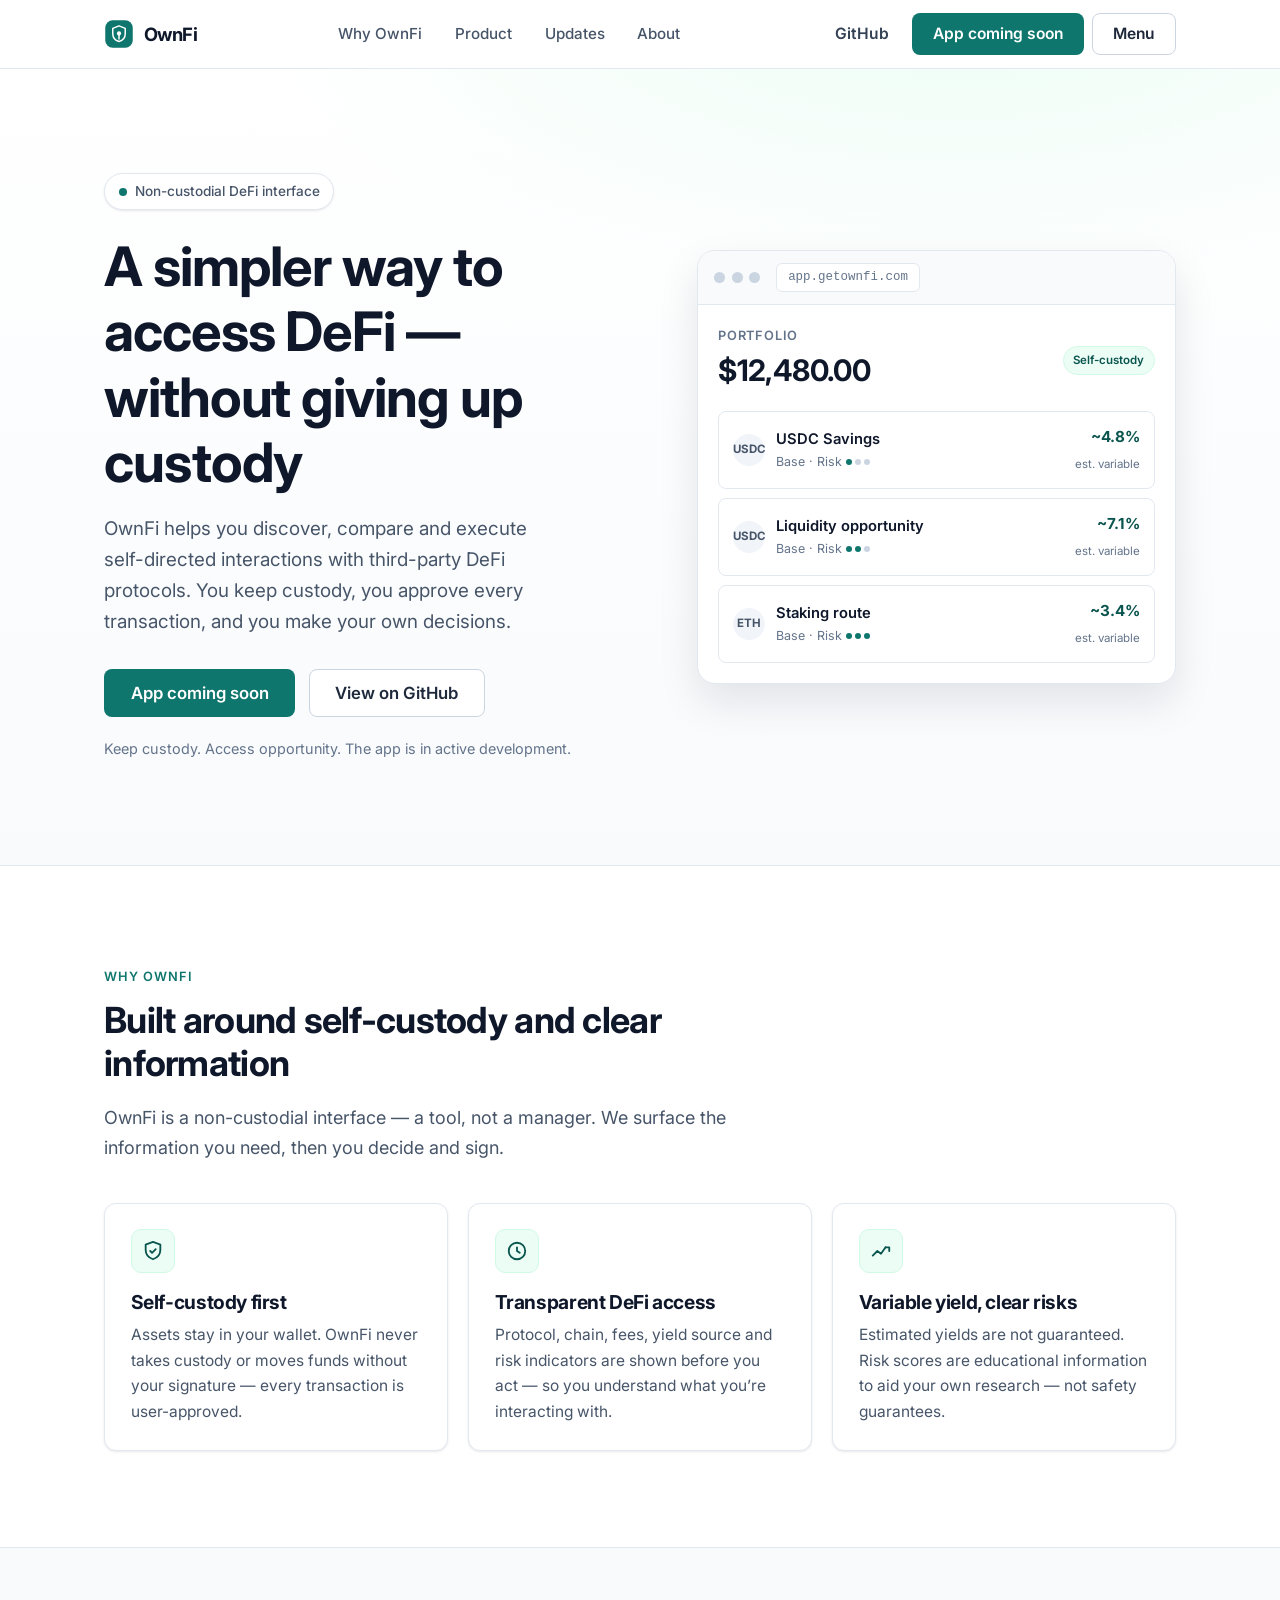
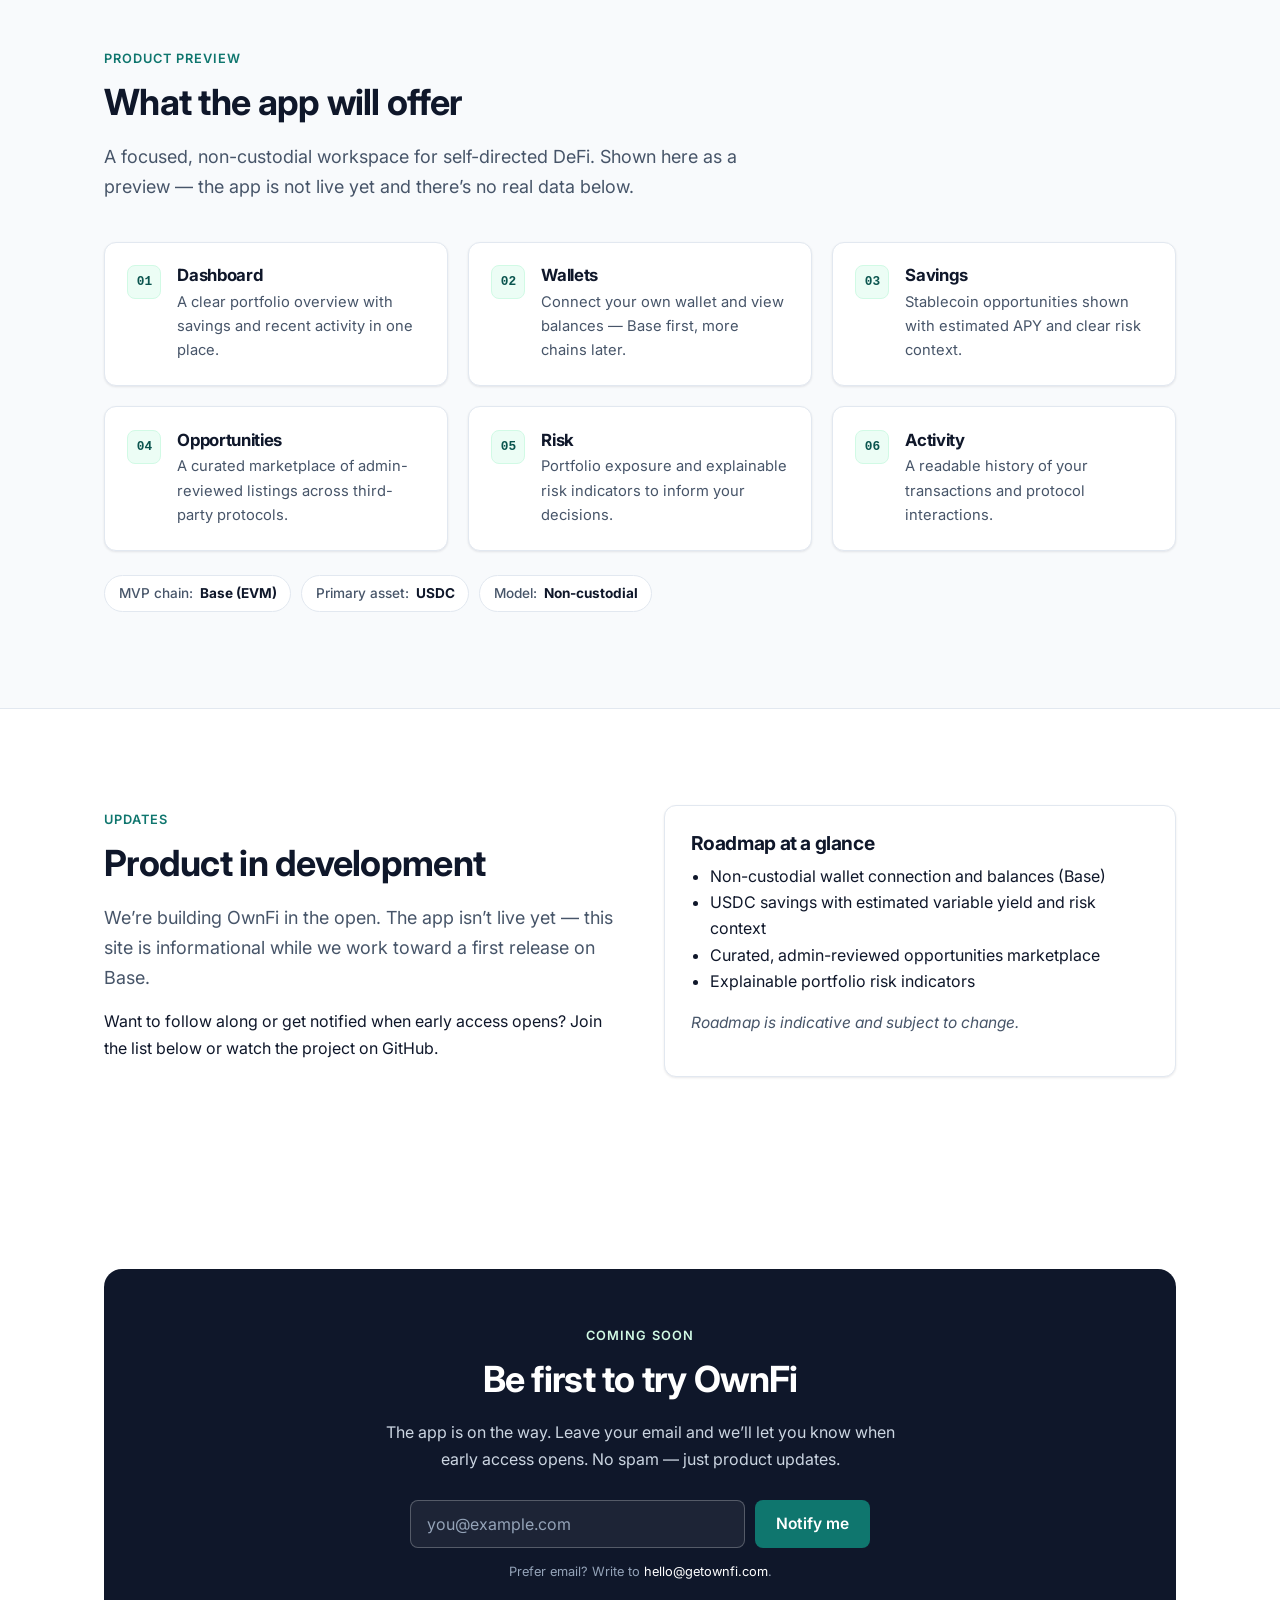
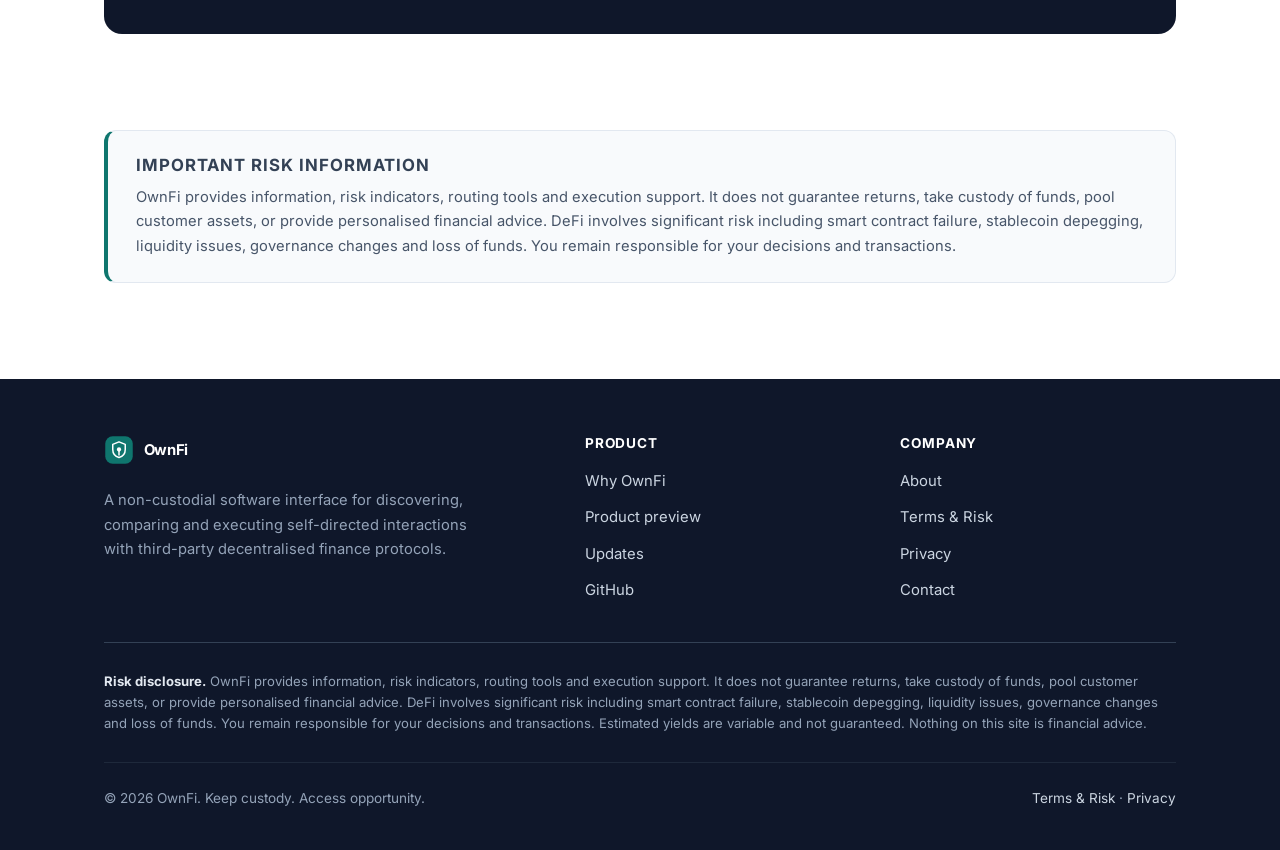
==== index.html @ 13d73ce5 "Add OwnFi static marketing site Static, dependency-free marketing site for GitHub Pages: Home, About" ====
<!doctype html>
<html lang="en">
  <head>
    <meta charset="utf-8" />
    <meta name="viewport" content="width=device-width, initial-scale=1" />
    <title>OwnFi — Keep custody. Access opportunity.</title>
    <meta
      name="description"
      content="OwnFi is a non-custodial software interface for discovering, comparing and executing self-directed interactions with third-party DeFi protocols. Keep custody. Access opportunity."
    />
    <link rel="canonical" href="https://getownfi.com/" />

    <!-- Icons -->
    <link rel="icon" href="favicon.svg" type="image/svg+xml" />
    <link rel="apple-touch-icon" href="favicon.svg" />

    <!-- Open Graph / Twitter -->
    <meta property="og:type" content="website" />
    <meta property="og:site_name" content="OwnFi" />
    <meta property="og:title" content="OwnFi — Keep custody. Access opportunity." />
    <meta
      property="og:description"
      content="A simpler way to access DeFi — without giving up custody. A non-custodial interface for self-directed interactions with third-party DeFi protocols."
    />
    <meta property="og:url" content="https://getownfi.com/" />
    <meta property="og:image" content="https://getownfi.com/assets/img/og.svg" />
    <meta name="twitter:card" content="summary_large_image" />
    <meta name="twitter:title" content="OwnFi — Keep custody. Access opportunity." />
    <meta
      name="twitter:description"
      content="A simpler way to access DeFi — without giving up custody."
    />
    <meta name="twitter:image" content="https://getownfi.com/assets/img/og.svg" />

    <!-- Fonts -->
    <link rel="preconnect" href="https://fonts.googleapis.com" />
    <link rel="preconnect" href="https://fonts.gstatic.com" crossorigin />
    <link
      href="https://fonts.googleapis.com/css2?family=Inter:wght@400;500;600;700&display=swap"
      rel="stylesheet"
    />

    <link rel="stylesheet" href="assets/css/styles.css" />
  </head>
  <body>
    <a class="skip-link" href="#main">Skip to content</a>

    <!-- ===================== Header ===================== -->
    <header class="site-header">
      <div class="container nav">
        <a class="brand" href="index.html" aria-label="OwnFi home">
          <img class="brand__mark" src="assets/img/logo.svg" alt="" width="30" height="30" />
          OwnFi
        </a>

        <nav aria-label="Primary">
          <ul class="nav__links" id="primary-nav">
            <li><a href="#value">Why OwnFi</a></li>
            <li><a href="#product">Product</a></li>
            <li><a href="#updates">Updates</a></li>
            <li><a href="about.html">About</a></li>
          </ul>
        </nav>

        <div class="nav__cta">
          <a class="btn btn--ghost" href="https://github.com/GetOwnFi" rel="noopener">GitHub</a>
          <a class="btn btn--primary" href="#waitlist">App coming soon</a>
          <button
            class="btn btn--secondary nav-toggle"
            type="button"
            aria-expanded="false"
            aria-controls="primary-nav"
            aria-label="Toggle navigation menu"
          >
            Menu
          </button>
        </div>
      </div>
    </header>

    <main id="main">
      <!-- ===================== Hero ===================== -->
      <section class="hero">
        <div class="container hero__grid">
          <div class="hero__copy">
            <span class="hero__badge"><span class="dot"></span> Non-custodial DeFi interface</span>
            <h1>A simpler way to access DeFi — without giving up custody</h1>
            <p class="hero__sub">
              OwnFi helps you discover, compare and execute self-directed interactions with
              third-party DeFi protocols. You keep custody, you approve every transaction, and
              you make your own decisions.
            </p>
            <div class="hero__actions">
              <a class="btn btn--primary btn--lg" href="#waitlist">App coming soon</a>
              <a class="btn btn--secondary btn--lg" href="https://github.com/GetOwnFi" rel="noopener">
                View on GitHub
              </a>
            </div>
            <p class="hero__note">Keep custody. Access opportunity. The app is in active development.</p>
          </div>

          <!-- Static mock UI illustration (no real data, no API calls) -->
          <div class="hero__media">
            <div class="mock" role="img" aria-label="Illustration of the OwnFi app showing a sample portfolio balance and example savings opportunities. Figures are illustrative only.">
              <div class="mock__bar" aria-hidden="true">
                <span></span><span></span><span></span>
                <span class="mock__url">app.getownfi.com</span>
              </div>
              <div class="mock__body" aria-hidden="true">
                <div class="mock__row">
                  <div>
                    <div class="mock__title">Portfolio</div>
                    <div class="mock__balance">$12,480.00</div>
                  </div>
                  <span class="mock__pill">Self-custody</span>
                </div>
                <ul class="mock__list">
                  <li class="mock__item">
                    <div class="mock__item-main">
                      <span class="mock__token">USDC</span>
                      <div>
                        <div class="mock__item-name">USDC Savings</div>
                        <div class="mock__item-sub">
                          Base · Risk
                          <span class="risk-dots" data-level="1"><i></i><i></i><i></i></span>
                        </div>
                      </div>
                    </div>
                    <div class="mock__apy">
                      <strong>~4.8%</strong>
                      <span>est. variable</span>
                    </div>
                  </li>
                  <li class="mock__item">
                    <div class="mock__item-main">
                      <span class="mock__token">USDC</span>
                      <div>
                        <div class="mock__item-name">Liquidity opportunity</div>
                        <div class="mock__item-sub">
                          Base · Risk
                          <span class="risk-dots" data-level="2"><i></i><i></i><i></i></span>
                        </div>
                      </div>
                    </div>
                    <div class="mock__apy">
                      <strong>~7.1%</strong>
                      <span>est. variable</span>
                    </div>
                  </li>
                  <li class="mock__item">
                    <div class="mock__item-main">
                      <span class="mock__token">ETH</span>
                      <div>
                        <div class="mock__item-name">Staking route</div>
                        <div class="mock__item-sub">
                          Base · Risk
                          <span class="risk-dots" data-level="3"><i></i><i></i><i></i></span>
                        </div>
                      </div>
                    </div>
                    <div class="mock__apy">
                      <strong>~3.4%</strong>
                      <span>est. variable</span>
                    </div>
                  </li>
                </ul>
              </div>
            </div>
          </div>
        </div>
      </section>

      <!-- ===================== Value props ===================== -->
      <section class="section" id="value">
        <div class="container">
          <div class="section__head">
            <span class="eyebrow">Why OwnFi</span>
            <h2>Built around self-custody and clear information</h2>
            <p class="lead">
              OwnFi is a non-custodial interface — a tool, not a manager. We surface the
              information you need, then you decide and sign.
            </p>
          </div>

          <div class="grid grid--3">
            <article class="card">
              <div class="card__icon" aria-hidden="true">
                <svg viewBox="0 0 24 24" fill="none" stroke="currentColor" stroke-width="2" stroke-linecap="round" stroke-linejoin="round">
                  <path d="M12 2l8 3v6c0 5-3.4 8.5-8 10-4.6-1.5-8-5-8-10V5l8-3z" />
                  <path d="M9 12l2 2 4-4" />
                </svg>
              </div>
              <h3>Self-custody first</h3>
              <p>
                Assets stay in your wallet. OwnFi never takes custody or moves funds without your
                signature — every transaction is user-approved.
              </p>
            </article>

            <article class="card">
              <div class="card__icon" aria-hidden="true">
                <svg viewBox="0 0 24 24" fill="none" stroke="currentColor" stroke-width="2" stroke-linecap="round" stroke-linejoin="round">
                  <circle cx="12" cy="12" r="9" />
                  <path d="M12 8v4l3 2" />
                </svg>
              </div>
              <h3>Transparent DeFi access</h3>
              <p>
                Protocol, chain, fees, yield source and risk indicators are shown before you act —
                so you understand what you’re interacting with.
              </p>
            </article>

            <article class="card">
              <div class="card__icon" aria-hidden="true">
                <svg viewBox="0 0 24 24" fill="none" stroke="currentColor" stroke-width="2" stroke-linecap="round" stroke-linejoin="round">
                  <path d="M3 17l5-5 4 3 5-7" />
                  <path d="M17 8h4v4" />
                </svg>
              </div>
              <h3>Variable yield, clear risks</h3>
              <p>
                Estimated yields are not guaranteed. Risk scores are educational information to aid
                your own research — not safety guarantees.
              </p>
            </article>
          </div>
        </div>
      </section>

      <!-- ===================== Product preview ===================== -->
      <section class="section section--subtle" id="product">
        <div class="container">
          <div class="section__head">
            <span class="eyebrow">Product preview</span>
            <h2>What the app will offer</h2>
            <p class="lead">
              A focused, non-custodial workspace for self-directed DeFi. Shown here as a preview —
              the app is not live yet and there’s no real data below.
            </p>
          </div>

          <div class="grid grid--3">
            <article class="feature">
              <span class="feature__num">01</span>
              <div>
                <h3>Dashboard</h3>
                <p>A clear portfolio overview with savings and recent activity in one place.</p>
              </div>
            </article>
            <article class="feature">
              <span class="feature__num">02</span>
              <div>
                <h3>Wallets</h3>
                <p>Connect your own wallet and view balances — Base first, more chains later.</p>
              </div>
            </article>
            <article class="feature">
              <span class="feature__num">03</span>
              <div>
                <h3>Savings</h3>
                <p>Stablecoin opportunities shown with estimated APY and clear risk context.</p>
              </div>
            </article>
            <article class="feature">
              <span class="feature__num">04</span>
              <div>
                <h3>Opportunities</h3>
                <p>A curated marketplace of admin-reviewed listings across third-party protocols.</p>
              </div>
            </article>
            <article class="feature">
              <span class="feature__num">05</span>
              <div>
                <h3>Risk</h3>
                <p>Portfolio exposure and explainable risk indicators to inform your decisions.</p>
              </div>
            </article>
            <article class="feature">
              <span class="feature__num">06</span>
              <div>
                <h3>Activity</h3>
                <p>A readable history of your transactions and protocol interactions.</p>
              </div>
            </article>
          </div>

          <div class="chips" aria-label="Initial focus">
            <span class="chip">MVP chain: <strong>Base (EVM)</strong></span>
            <span class="chip">Primary asset: <strong>USDC</strong></span>
            <span class="chip">Model: <strong>Non-custodial</strong></span>
          </div>
        </div>
      </section>

      <!-- ===================== Updates ===================== -->
      <section class="section" id="updates">
        <div class="container">
          <div class="grid grid--2" style="align-items: center; gap: 3rem;">
            <div>
              <span class="eyebrow">Updates</span>
              <h2>Product in development</h2>
              <p class="lead">
                We’re building OwnFi in the open. The app isn’t live yet — this site is
                informational while we work toward a first release on Base.
              </p>
              <p>
                Want to follow along or get notified when early access opens? Join the list below
                or watch the project on GitHub.
              </p>
            </div>
            <div class="card">
              <h3>Roadmap at a glance</h3>
              <ul>
                <li>Non-custodial wallet connection and balances (Base)</li>
                <li>USDC savings with estimated variable yield and risk context</li>
                <li>Curated, admin-reviewed opportunities marketplace</li>
                <li>Explainable portfolio risk indicators</li>
              </ul>
              <p class="meta-note">Roadmap is indicative and subject to change.</p>
            </div>
          </div>
        </div>
      </section>

      <!-- ===================== Waitlist / CTA ===================== -->
      <section class="section" id="waitlist" aria-labelledby="waitlist-title">
        <div class="container">
          <div class="callout">
            <span class="eyebrow" style="color: var(--accent-100)">Coming soon</span>
            <h2 id="waitlist-title">Be first to try OwnFi</h2>
            <p>
              The app is on the way. Leave your email and we’ll let you know when early access opens.
              No spam — just product updates.
            </p>

            <!--
              Placeholder form. To make this live, create a free Formspree form
              and replace YOUR_FORM_ID below, or swap the whole form for the mailto button.
            -->
            <form
              class="waitlist"
              action="https://formspree.io/f/YOUR_FORM_ID"
              method="POST"
            >
              <label class="visually-hidden" for="email">Email address</label>
              <input
                type="email"
                id="email"
                name="email"
                placeholder="you@example.com"
                autocomplete="email"
                required
              />
              <button class="btn btn--primary" type="submit">Notify me</button>
              <p class="form-note">
                Prefer email? Write to
                <a href="mailto:hello@getownfi.com" style="color:#fff;">hello@getownfi.com</a>.
              </p>
            </form>
          </div>
        </div>
      </section>

      <!-- ===================== Disclaimer ===================== -->
      <section class="section" style="padding-top: 0;">
        <div class="container">
          <div class="disclaimer">
            <h2>Important risk information</h2>
            <p>
              OwnFi provides information, risk indicators, routing tools and execution support. It
              does not guarantee returns, take custody of funds, pool customer assets, or provide
              personalised financial advice. DeFi involves significant risk including smart contract
              failure, stablecoin depegging, liquidity issues, governance changes and loss of funds.
              You remain responsible for your decisions and transactions.
            </p>
          </div>
        </div>
      </section>
    </main>

    <!-- ===================== Footer ===================== -->
    <footer class="site-footer">
      <div class="container">
        <div class="footer__grid">
          <div class="footer__col footer__brand-col">
            <a class="brand" href="index.html" aria-label="OwnFi home">
              <img class="brand__mark" src="assets/img/logo.svg" alt="" width="30" height="30" />
              OwnFi
            </a>
            <p class="footer__about">
              A non-custodial software interface for discovering, comparing and executing
              self-directed interactions with third-party decentralised finance protocols.
            </p>
          </div>

          <div class="footer__col">
            <h4>Product</h4>
            <ul>
              <li><a href="index.html#value">Why OwnFi</a></li>
              <li><a href="index.html#product">Product preview</a></li>
              <li><a href="index.html#updates">Updates</a></li>
              <li><a href="https://github.com/GetOwnFi" rel="noopener">GitHub</a></li>
            </ul>
          </div>

          <div class="footer__col">
            <h4>Company</h4>
            <ul>
              <li><a href="about.html">About</a></li>
              <li><a href="terms.html">Terms &amp; Risk</a></li>
              <li><a href="privacy.html">Privacy</a></li>
              <li><a href="mailto:hello@getownfi.com">Contact</a></li>
            </ul>
          </div>
        </div>

        <p class="footer__disclaimer">
          <strong>Risk disclosure.</strong> OwnFi provides information, risk indicators, routing
          tools and execution support. It does not guarantee returns, take custody of funds, pool
          customer assets, or provide personalised financial advice. DeFi involves significant risk
          including smart contract failure, stablecoin depegging, liquidity issues, governance
          changes and loss of funds. You remain responsible for your decisions and transactions.
          Estimated yields are variable and not guaranteed. Nothing on this site is financial advice.
        </p>

        <div class="footer__bottom">
          <span>&copy; <span id="year">2026</span> OwnFi. Keep custody. Access opportunity.</span>
          <span>
            <a href="terms.html">Terms &amp; Risk</a> ·
            <a href="privacy.html">Privacy</a>
          </span>
        </div>
      </div>
    </footer>

    <script src="assets/js/main.js" defer></script>
  </body>
</html>
---- assets/css/styles.css ----
/* ==========================================================================
   OwnFi — marketing site styles
   Calm, trustworthy fintech. Slate/neutral palette + a single teal accent.
   ========================================================================== */

:root {
  /* Neutrals (slate) */
  --slate-50: #f8fafc;
  --slate-100: #f1f5f9;
  --slate-200: #e2e8f0;
  --slate-300: #cbd5e1;
  --slate-400: #94a3b8;
  --slate-500: #64748b;
  --slate-600: #475569;
  --slate-700: #334155;
  --slate-800: #1e293b;
  --slate-900: #0f172a;

  /* Accent (deep teal) */
  --accent-50: #ecfdf5;
  --accent-100: #d1fae5;
  --accent-500: #0f766e;
  --accent-600: #0d6a62;
  --accent-700: #0b554f;

  /* Semantic tokens */
  --bg: #ffffff;
  --bg-subtle: var(--slate-50);
  --surface: #ffffff;
  --border: var(--slate-200);
  --border-strong: var(--slate-300);
  --text: var(--slate-900);
  --text-muted: var(--slate-600);
  --text-subtle: var(--slate-500);
  --accent: var(--accent-500);
  --accent-hover: var(--accent-600);

  --radius-sm: 8px;
  --radius: 12px;
  --radius-lg: 18px;
  --shadow-sm: 0 1px 2px rgba(15, 23, 42, 0.04), 0 1px 3px rgba(15, 23, 42, 0.06);
  --shadow: 0 4px 12px rgba(15, 23, 42, 0.06), 0 2px 4px rgba(15, 23, 42, 0.04);
  --shadow-lg: 0 18px 40px rgba(15, 23, 42, 0.1);

  --maxw: 1120px;
  --font: "Inter", -apple-system, BlinkMacSystemFont, "Segoe UI", Roboto,
    Helvetica, Arial, sans-serif;
  --font-mono: ui-monospace, SFMono-Regular, "SF Mono", Menlo, Consolas,
    "Liberation Mono", monospace;
}

/* ---------- Reset ---------- */
*,
*::before,
*::after {
  box-sizing: border-box;
}

html {
  scroll-behavior: smooth;
  -webkit-text-size-adjust: 100%;
}

@media (prefers-reduced-motion: reduce) {
  html {
    scroll-behavior: auto;
  }
  * {
    animation-duration: 0.001ms !important;
    transition-duration: 0.001ms !important;
  }
}

body {
  margin: 0;
  font-family: var(--font);
  color: var(--text);
  background: var(--bg);
  line-height: 1.65;
  -webkit-font-smoothing: antialiased;
  text-rendering: optimizeLegibility;
}

img,
svg {
  display: block;
  max-width: 100%;
}

a {
  color: var(--accent);
  text-decoration: none;
}

a:hover {
  text-decoration: underline;
}

h1,
h2,
h3,
h4 {
  line-height: 1.2;
  letter-spacing: -0.02em;
  color: var(--slate-900);
  margin: 0 0 0.5em;
  font-weight: 700;
}

p {
  margin: 0 0 1rem;
}

ul,
ol {
  margin: 0 0 1rem;
  padding-left: 1.2rem;
}

/* ---------- Accessibility helpers ---------- */
:focus-visible {
  outline: 3px solid var(--accent);
  outline-offset: 2px;
  border-radius: 4px;
}

.skip-link {
  position: absolute;
  left: -9999px;
  top: 0;
  background: var(--slate-900);
  color: #fff;
  padding: 0.75rem 1rem;
  border-radius: 0 0 var(--radius-sm) 0;
  z-index: 100;
}

.skip-link:focus {
  left: 0;
}

.visually-hidden {
  position: absolute;
  width: 1px;
  height: 1px;
  padding: 0;
  margin: -1px;
  overflow: hidden;
  clip: rect(0, 0, 0, 0);
  white-space: nowrap;
  border: 0;
}

/* ---------- Layout ---------- */
.container {
  width: 100%;
  max-width: var(--maxw);
  margin-inline: auto;
  padding-inline: 1.5rem;
}

.section {
  padding-block: clamp(3.5rem, 8vw, 6rem);
}

.section--subtle {
  background: var(--bg-subtle);
  border-block: 1px solid var(--border);
}

.section__head {
  max-width: 640px;
  margin-bottom: 2.5rem;
}

.section__head.center {
  margin-inline: auto;
  text-align: center;
}

.eyebrow {
  display: inline-block;
  font-size: 0.8rem;
  font-weight: 600;
  letter-spacing: 0.08em;
  text-transform: uppercase;
  color: var(--accent);
  margin-bottom: 0.75rem;
}

.section h2 {
  font-size: clamp(1.6rem, 3.5vw, 2.25rem);
}

.lead {
  font-size: 1.125rem;
  color: var(--text-muted);
}

/* ---------- Header / nav ---------- */
.site-header {
  position: sticky;
  top: 0;
  z-index: 50;
  background: rgba(255, 255, 255, 0.85);
  backdrop-filter: saturate(180%) blur(12px);
  border-bottom: 1px solid var(--border);
}

.nav {
  display: flex;
  align-items: center;
  justify-content: space-between;
  gap: 1rem;
  height: 68px;
}

.brand {
  display: inline-flex;
  align-items: center;
  gap: 0.6rem;
  font-weight: 700;
  font-size: 1.15rem;
  color: var(--slate-900);
  letter-spacing: -0.02em;
}

.brand:hover {
  text-decoration: none;
}

.brand__mark {
  width: 30px;
  height: 30px;
  flex: none;
}

.nav__links {
  display: flex;
  align-items: center;
  gap: 0.35rem;
  list-style: none;
  margin: 0;
  padding: 0;
}

.nav__links a {
  display: inline-block;
  padding: 0.5rem 0.85rem;
  border-radius: var(--radius-sm);
  color: var(--text-muted);
  font-weight: 500;
  font-size: 0.95rem;
}

.nav__links a:hover {
  color: var(--slate-900);
  background: var(--slate-100);
  text-decoration: none;
}

.nav__cta {
  display: flex;
  align-items: center;
  gap: 0.5rem;
}

.nav-toggle {
  display: none;
}

/* ---------- Buttons ---------- */
.btn {
  display: inline-flex;
  align-items: center;
  justify-content: center;
  gap: 0.5rem;
  font-family: inherit;
  font-weight: 600;
  font-size: 0.975rem;
  line-height: 1;
  padding: 0.75rem 1.25rem;
  border-radius: var(--radius-sm);
  border: 1px solid transparent;
  cursor: pointer;
  transition: background-color 0.15s ease, border-color 0.15s ease,
    color 0.15s ease, transform 0.05s ease;
  white-space: nowrap;
}

.btn:hover {
  text-decoration: none;
}

.btn:active {
  transform: translateY(1px);
}

.btn--primary {
  background: var(--accent);
  color: #fff;
}

.btn--primary:hover {
  background: var(--accent-hover);
  color: #fff;
}

.btn--secondary {
  background: var(--surface);
  color: var(--slate-800);
  border-color: var(--border-strong);
}

.btn--secondary:hover {
  background: var(--slate-50);
  border-color: var(--slate-400);
}

.btn--ghost {
  background: transparent;
  color: var(--slate-700);
  padding-inline: 0.85rem;
}

.btn--ghost:hover {
  background: var(--slate-100);
}

.btn--lg {
  padding: 0.9rem 1.6rem;
  font-size: 1.05rem;
}

/* ---------- Hero ---------- */
.hero {
  position: relative;
  padding-block: clamp(3.5rem, 9vw, 6.5rem);
  background: radial-gradient(
      1200px 500px at 75% -10%,
      var(--accent-50),
      transparent 60%
    ),
    linear-gradient(180deg, #ffffff 0%, var(--slate-50) 100%);
  border-bottom: 1px solid var(--border);
}

.hero__grid {
  display: grid;
  grid-template-columns: 1.05fr 0.95fr;
  gap: clamp(2rem, 5vw, 4rem);
  align-items: center;
}

.hero__badge {
  display: inline-flex;
  align-items: center;
  gap: 0.5rem;
  background: var(--surface);
  border: 1px solid var(--border);
  color: var(--text-muted);
  font-size: 0.85rem;
  font-weight: 500;
  padding: 0.4rem 0.85rem;
  border-radius: 999px;
  box-shadow: var(--shadow-sm);
  margin-bottom: 1.5rem;
}

.hero__badge .dot {
  width: 8px;
  height: 8px;
  border-radius: 50%;
  background: var(--accent);
  flex: none;
}

.hero h1 {
  font-size: clamp(2.1rem, 5.2vw, 3.4rem);
  margin-bottom: 1.1rem;
}

.hero__sub {
  font-size: 1.18rem;
  color: var(--text-muted);
  max-width: 38ch;
  margin-bottom: 2rem;
}

.hero__actions {
  display: flex;
  flex-wrap: wrap;
  gap: 0.85rem;
  margin-bottom: 1.25rem;
}

.hero__note {
  font-size: 0.9rem;
  color: var(--text-subtle);
  margin: 0;
}

/* ---------- Mock app preview (hero) ---------- */
.mock {
  background: var(--surface);
  border: 1px solid var(--border);
  border-radius: var(--radius-lg);
  box-shadow: var(--shadow-lg);
  overflow: hidden;
}

.mock__bar {
  display: flex;
  align-items: center;
  gap: 0.4rem;
  padding: 0.75rem 1rem;
  background: var(--slate-50);
  border-bottom: 1px solid var(--border);
}

.mock__bar span {
  width: 11px;
  height: 11px;
  border-radius: 50%;
  background: var(--slate-300);
}

.mock__bar .mock__url {
  width: auto;
  height: auto;
  background: var(--surface);
  border: 1px solid var(--border);
  border-radius: 6px;
  padding: 0.2rem 0.7rem;
  margin-left: 0.6rem;
  font-size: 0.78rem;
  color: var(--text-subtle);
  font-family: var(--font-mono);
}

.mock__body {
  padding: 1.25rem;
}

.mock__row {
  display: flex;
  align-items: center;
  justify-content: space-between;
  gap: 1rem;
  margin-bottom: 1rem;
}

.mock__title {
  font-size: 0.8rem;
  font-weight: 600;
  text-transform: uppercase;
  letter-spacing: 0.06em;
  color: var(--text-subtle);
}

.mock__balance {
  font-size: 1.85rem;
  font-weight: 700;
  letter-spacing: -0.02em;
}

.mock__pill {
  font-size: 0.72rem;
  font-weight: 600;
  padding: 0.25rem 0.6rem;
  border-radius: 999px;
  background: var(--accent-50);
  color: var(--accent-700);
  border: 1px solid var(--accent-100);
}

.mock__list {
  list-style: none;
  margin: 0;
  padding: 0;
  display: grid;
  gap: 0.6rem;
}

.mock__item {
  display: flex;
  align-items: center;
  justify-content: space-between;
  gap: 0.75rem;
  padding: 0.75rem 0.85rem;
  border: 1px solid var(--border);
  border-radius: var(--radius-sm);
  background: var(--surface);
}

.mock__item-main {
  display: flex;
  align-items: center;
  gap: 0.7rem;
  min-width: 0;
}

.mock__token {
  width: 32px;
  height: 32px;
  border-radius: 50%;
  background: var(--slate-100);
  display: grid;
  place-items: center;
  font-size: 0.72rem;
  font-weight: 700;
  color: var(--slate-600);
  flex: none;
}

.mock__item-name {
  font-weight: 600;
  font-size: 0.92rem;
}

.mock__item-sub {
  font-size: 0.78rem;
  color: var(--text-subtle);
}

.mock__apy {
  text-align: right;
}

.mock__apy strong {
  display: block;
  font-size: 0.95rem;
  color: var(--accent-700);
}

.mock__apy span {
  font-size: 0.72rem;
  color: var(--text-subtle);
}

.risk-dots {
  display: inline-flex;
  gap: 3px;
  vertical-align: middle;
}

.risk-dots i {
  width: 6px;
  height: 6px;
  border-radius: 50%;
  background: var(--slate-300);
  display: inline-block;
}

.risk-dots[data-level="1"] i:nth-child(-n + 1),
.risk-dots[data-level="2"] i:nth-child(-n + 2),
.risk-dots[data-level="3"] i:nth-child(-n + 3) {
  background: var(--accent);
}

/* ---------- Cards / grids ---------- */
.grid {
  display: grid;
  gap: 1.25rem;
}

.grid--3 {
  grid-template-columns: repeat(3, 1fr);
}

.grid--2 {
  grid-template-columns: repeat(2, 1fr);
}

.card {
  background: var(--surface);
  border: 1px solid var(--border);
  border-radius: var(--radius);
  padding: 1.6rem;
  box-shadow: var(--shadow-sm);
  height: 100%;
}

.card h3 {
  font-size: 1.2rem;
  margin-bottom: 0.5rem;
}

.card p {
  color: var(--text-muted);
  margin: 0;
  font-size: 0.97rem;
}

.card__icon {
  width: 44px;
  height: 44px;
  border-radius: 10px;
  background: var(--accent-50);
  border: 1px solid var(--accent-100);
  color: var(--accent-700);
  display: grid;
  place-items: center;
  margin-bottom: 1.1rem;
}

.card__icon svg {
  width: 22px;
  height: 22px;
}

/* Feature (product preview) grid */
.feature {
  display: flex;
  gap: 1rem;
  padding: 1.4rem;
  background: var(--surface);
  border: 1px solid var(--border);
  border-radius: var(--radius);
  box-shadow: var(--shadow-sm);
}

.feature__num {
  font-family: var(--font-mono);
  font-size: 0.8rem;
  font-weight: 600;
  color: var(--accent-700);
  background: var(--accent-50);
  border: 1px solid var(--accent-100);
  border-radius: 8px;
  width: 34px;
  height: 34px;
  display: grid;
  place-items: center;
  flex: none;
}

.feature h3 {
  font-size: 1.05rem;
  margin-bottom: 0.3rem;
}

.feature p {
  margin: 0;
  font-size: 0.92rem;
  color: var(--text-muted);
}

/* Chips */
.chips {
  display: flex;
  flex-wrap: wrap;
  gap: 0.6rem;
  margin-top: 1.5rem;
}

.chip {
  display: inline-flex;
  align-items: center;
  gap: 0.45rem;
  font-size: 0.85rem;
  font-weight: 500;
  color: var(--text-muted);
  background: var(--surface);
  border: 1px solid var(--border);
  border-radius: 999px;
  padding: 0.4rem 0.85rem;
}

.chip strong {
  color: var(--slate-900);
}

/* ---------- Callout / waitlist ---------- */
.callout {
  background: var(--slate-900);
  color: var(--slate-100);
  border-radius: var(--radius-lg);
  padding: clamp(2rem, 5vw, 3.25rem);
  text-align: center;
}

.callout h2 {
  color: #fff;
}

.callout p {
  color: var(--slate-300);
  max-width: 52ch;
  margin-inline: auto;
}

.callout .hero__actions {
  justify-content: center;
  margin-top: 1.75rem;
  margin-bottom: 0;
}

.callout .btn--secondary {
  background: transparent;
  color: #fff;
  border-color: rgba(255, 255, 255, 0.3);
}

.callout .btn--secondary:hover {
  background: rgba(255, 255, 255, 0.08);
  border-color: rgba(255, 255, 255, 0.5);
}

.waitlist {
  display: flex;
  flex-wrap: wrap;
  gap: 0.6rem;
  justify-content: center;
  max-width: 460px;
  margin: 1.75rem auto 0;
}

.waitlist input[type="email"] {
  flex: 1 1 240px;
  min-width: 0;
  font-family: inherit;
  font-size: 1rem;
  padding: 0.8rem 1rem;
  border-radius: var(--radius-sm);
  border: 1px solid rgba(255, 255, 255, 0.25);
  background: rgba(255, 255, 255, 0.06);
  color: #fff;
}

.waitlist input[type="email"]::placeholder {
  color: var(--slate-400);
}

.waitlist input[type="email"]:focus-visible {
  outline-color: var(--accent-100);
  background: rgba(255, 255, 255, 0.12);
}

.waitlist .form-note {
  flex-basis: 100%;
  font-size: 0.8rem;
  color: var(--slate-400);
  margin: 0.25rem 0 0;
}

/* ---------- Disclaimer ---------- */
.disclaimer {
  border: 1px solid var(--border);
  border-left: 4px solid var(--accent);
  background: var(--bg-subtle);
  border-radius: var(--radius);
  padding: 1.5rem 1.75rem;
}

.disclaimer h2 {
  font-size: 1.05rem;
  text-transform: uppercase;
  letter-spacing: 0.06em;
  color: var(--slate-700);
  margin-bottom: 0.6rem;
}

.disclaimer p {
  font-size: 0.92rem;
  color: var(--text-muted);
  margin: 0;
}

/* ---------- Prose (legal / about pages) ---------- */
.page-hero {
  padding-block: clamp(2.5rem, 6vw, 4rem);
  background: linear-gradient(180deg, #ffffff 0%, var(--slate-50) 100%);
  border-bottom: 1px solid var(--border);
}

.page-hero h1 {
  font-size: clamp(1.9rem, 4.5vw, 2.75rem);
  margin-bottom: 0.5rem;
}

.page-hero p {
  color: var(--text-muted);
  font-size: 1.1rem;
  margin: 0;
  max-width: 60ch;
}

.prose {
  max-width: 760px;
}

.prose h2 {
  font-size: 1.4rem;
  margin-top: 2.25rem;
}

.prose h3 {
  font-size: 1.1rem;
  margin-top: 1.5rem;
}

.prose p,
.prose li {
  color: var(--text-muted);
}

.prose a {
  text-decoration: underline;
}

.meta-note {
  font-size: 0.9rem;
  color: var(--text-subtle);
  font-style: italic;
}

/* ---------- Footer ---------- */
.site-footer {
  background: var(--slate-900);
  color: var(--slate-300);
  padding-block: 3.5rem 2.5rem;
}

.footer__grid {
  display: grid;
  grid-template-columns: 1.6fr 1fr 1fr;
  gap: 2.5rem;
  margin-bottom: 2.5rem;
}

.site-footer .brand {
  color: #fff;
}

.footer__about {
  font-size: 0.92rem;
  color: var(--slate-400);
  max-width: 42ch;
  margin-top: 1rem;
}

.footer__col h4 {
  color: #fff;
  font-size: 0.85rem;
  text-transform: uppercase;
  letter-spacing: 0.06em;
  margin-bottom: 1rem;
}

.footer__col ul {
  list-style: none;
  margin: 0;
  padding: 0;
  display: grid;
  gap: 0.6rem;
}

.footer__col a {
  color: var(--slate-300);
  font-size: 0.93rem;
}

.footer__col a:hover {
  color: #fff;
}

.footer__disclaimer {
  border-top: 1px solid var(--slate-700);
  padding-top: 1.75rem;
  font-size: 0.82rem;
  color: var(--slate-400);
  line-height: 1.6;
}

.footer__disclaimer strong {
  color: var(--slate-200);
}

.footer__bottom {
  display: flex;
  flex-wrap: wrap;
  justify-content: space-between;
  gap: 1rem;
  align-items: center;
  margin-top: 1.75rem;
  padding-top: 1.5rem;
  border-top: 1px solid var(--slate-800);
  font-size: 0.85rem;
  color: var(--slate-400);
}

.footer__bottom a {
  color: var(--slate-300);
}

/* ---------- Responsive ---------- */
@media (max-width: 900px) {
  .hero__grid {
    grid-template-columns: 1fr;
  }
  .hero__media {
    order: -1;
    max-width: 480px;
  }
  .grid--3 {
    grid-template-columns: repeat(2, 1fr);
  }
  .footer__grid {
    grid-template-columns: 1fr 1fr;
  }
  .footer__brand-col {
    grid-column: 1 / -1;
  }
}

@media (max-width: 680px) {
  .nav__links,
  .nav__cta .btn--ghost {
    display: none;
  }
  .nav-toggle {
    display: inline-flex;
  }
  .nav__links.is-open {
    display: flex;
    position: absolute;
    top: 68px;
    left: 0;
    right: 0;
    flex-direction: column;
    align-items: stretch;
    gap: 0.25rem;
    background: var(--surface);
    border-bottom: 1px solid var(--border);
    padding: 0.75rem 1.5rem 1.25rem;
    box-shadow: var(--shadow);
  }
  .nav__links.is-open a {
    padding: 0.7rem 0.5rem;
  }
  .grid--3,
  .grid--2 {
    grid-template-columns: 1fr;
  }
  .footer__grid {
    grid-template-columns: 1fr;
    gap: 2rem;
  }
}
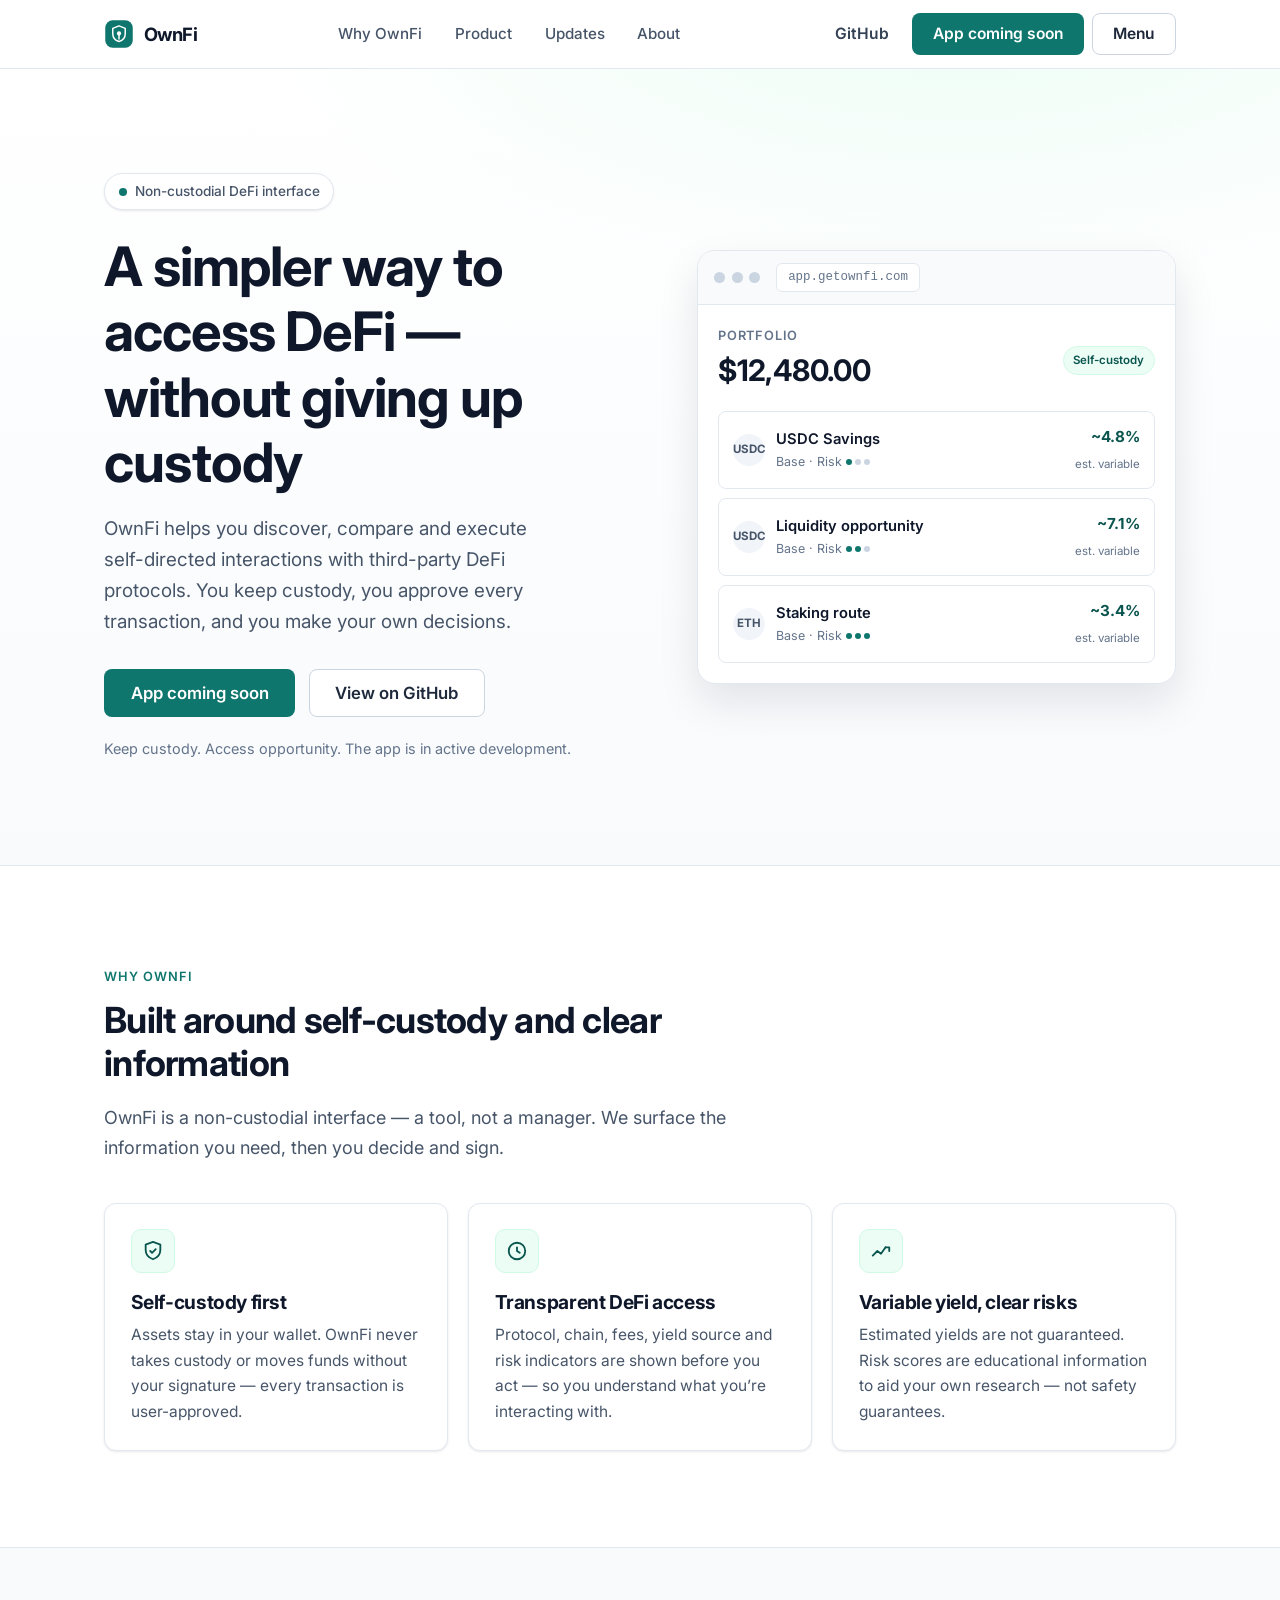
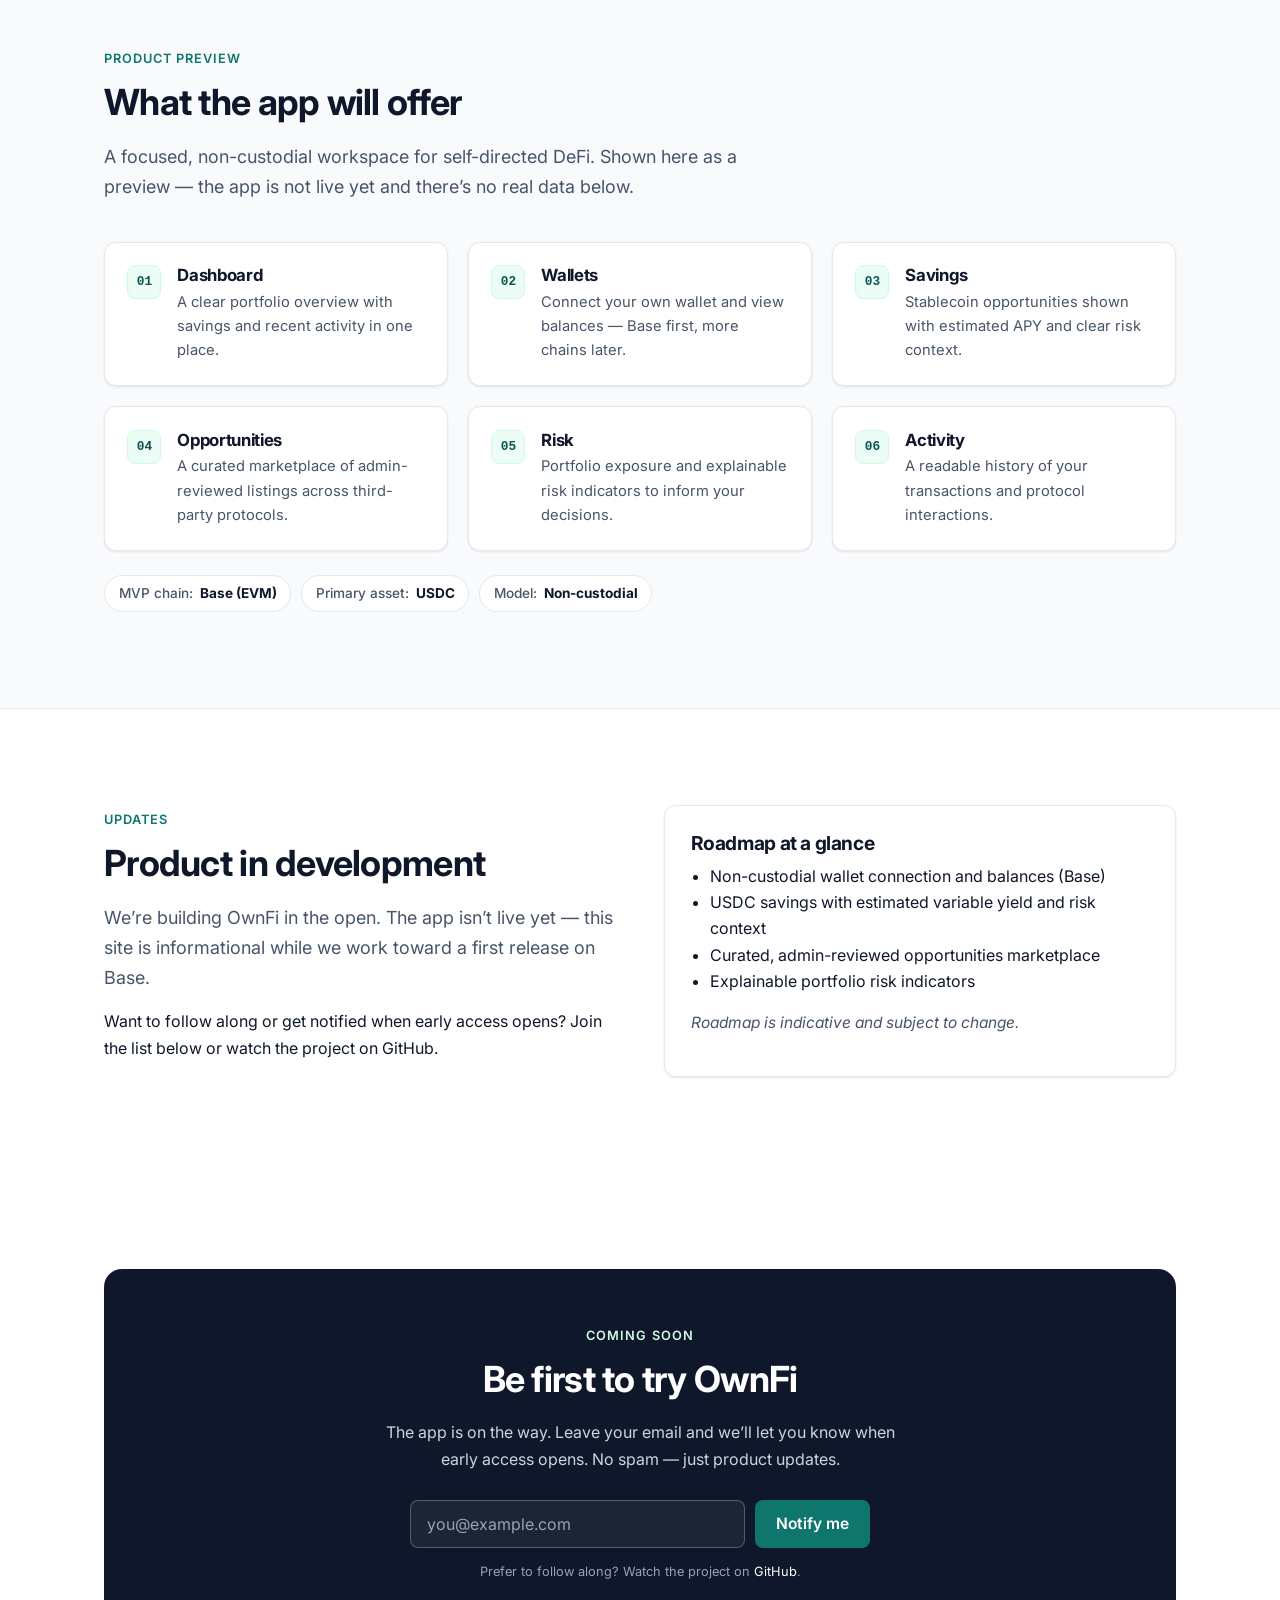
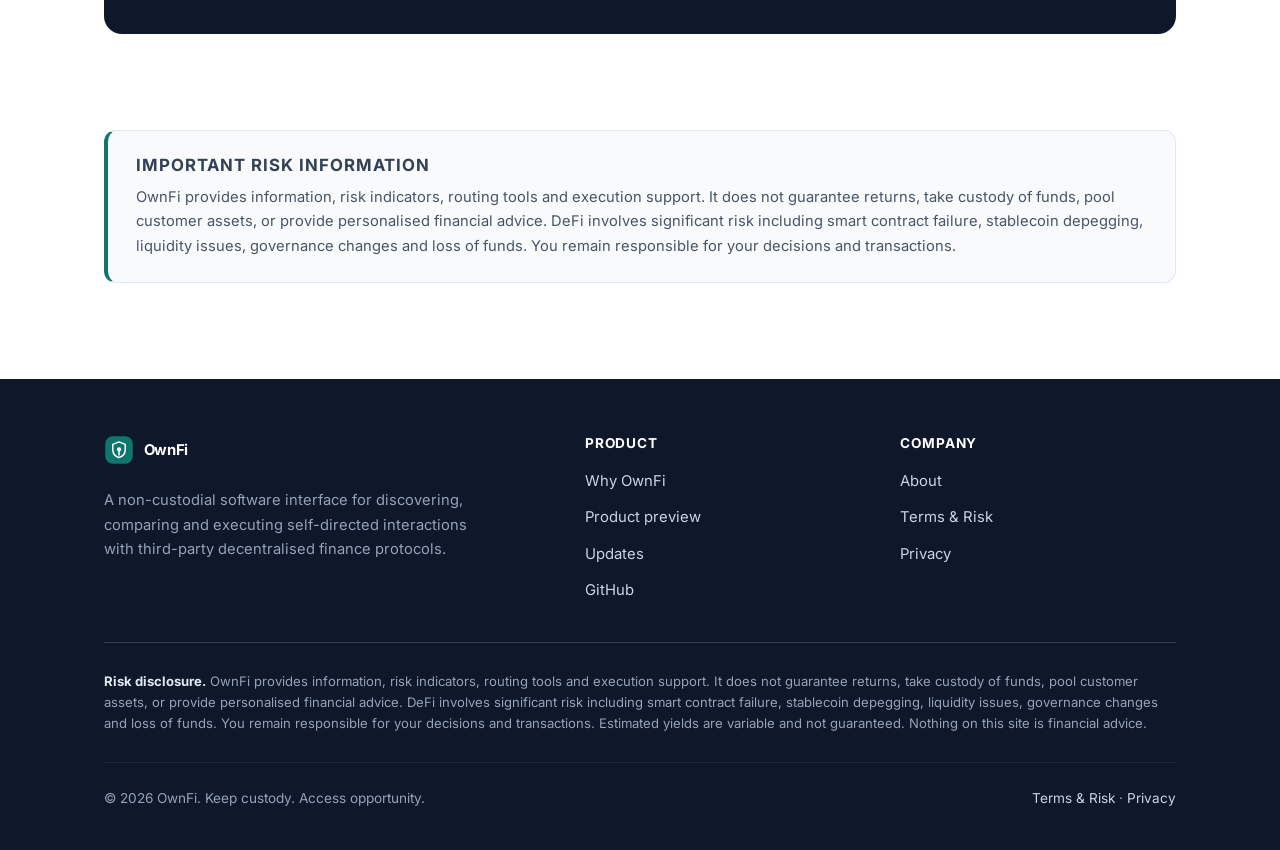
==== commit afba9ee0: "Remove contact email until forwarding is set up Email forwarding for hello@getownfi.com isn't config" ====
--- a/index.html
+++ b/index.html
@@ -354,8 +354,8 @@
               />
               <button class="btn btn--primary" type="submit">Notify me</button>
               <p class="form-note">
-                Prefer email? Write to
-                <a href="mailto:hello@getownfi.com" style="color:#fff;">hello@getownfi.com</a>.
+                Prefer to follow along? Watch the project on
+                <a href="https://github.com/GetOwnFi" rel="noopener" style="color:#fff;">GitHub</a>.
               </p>
             </form>
           </div>
@@ -410,7 +410,6 @@
               <li><a href="about.html">About</a></li>
               <li><a href="terms.html">Terms &amp; Risk</a></li>
               <li><a href="privacy.html">Privacy</a></li>
-              <li><a href="mailto:hello@getownfi.com">Contact</a></li>
             </ul>
           </div>
         </div>
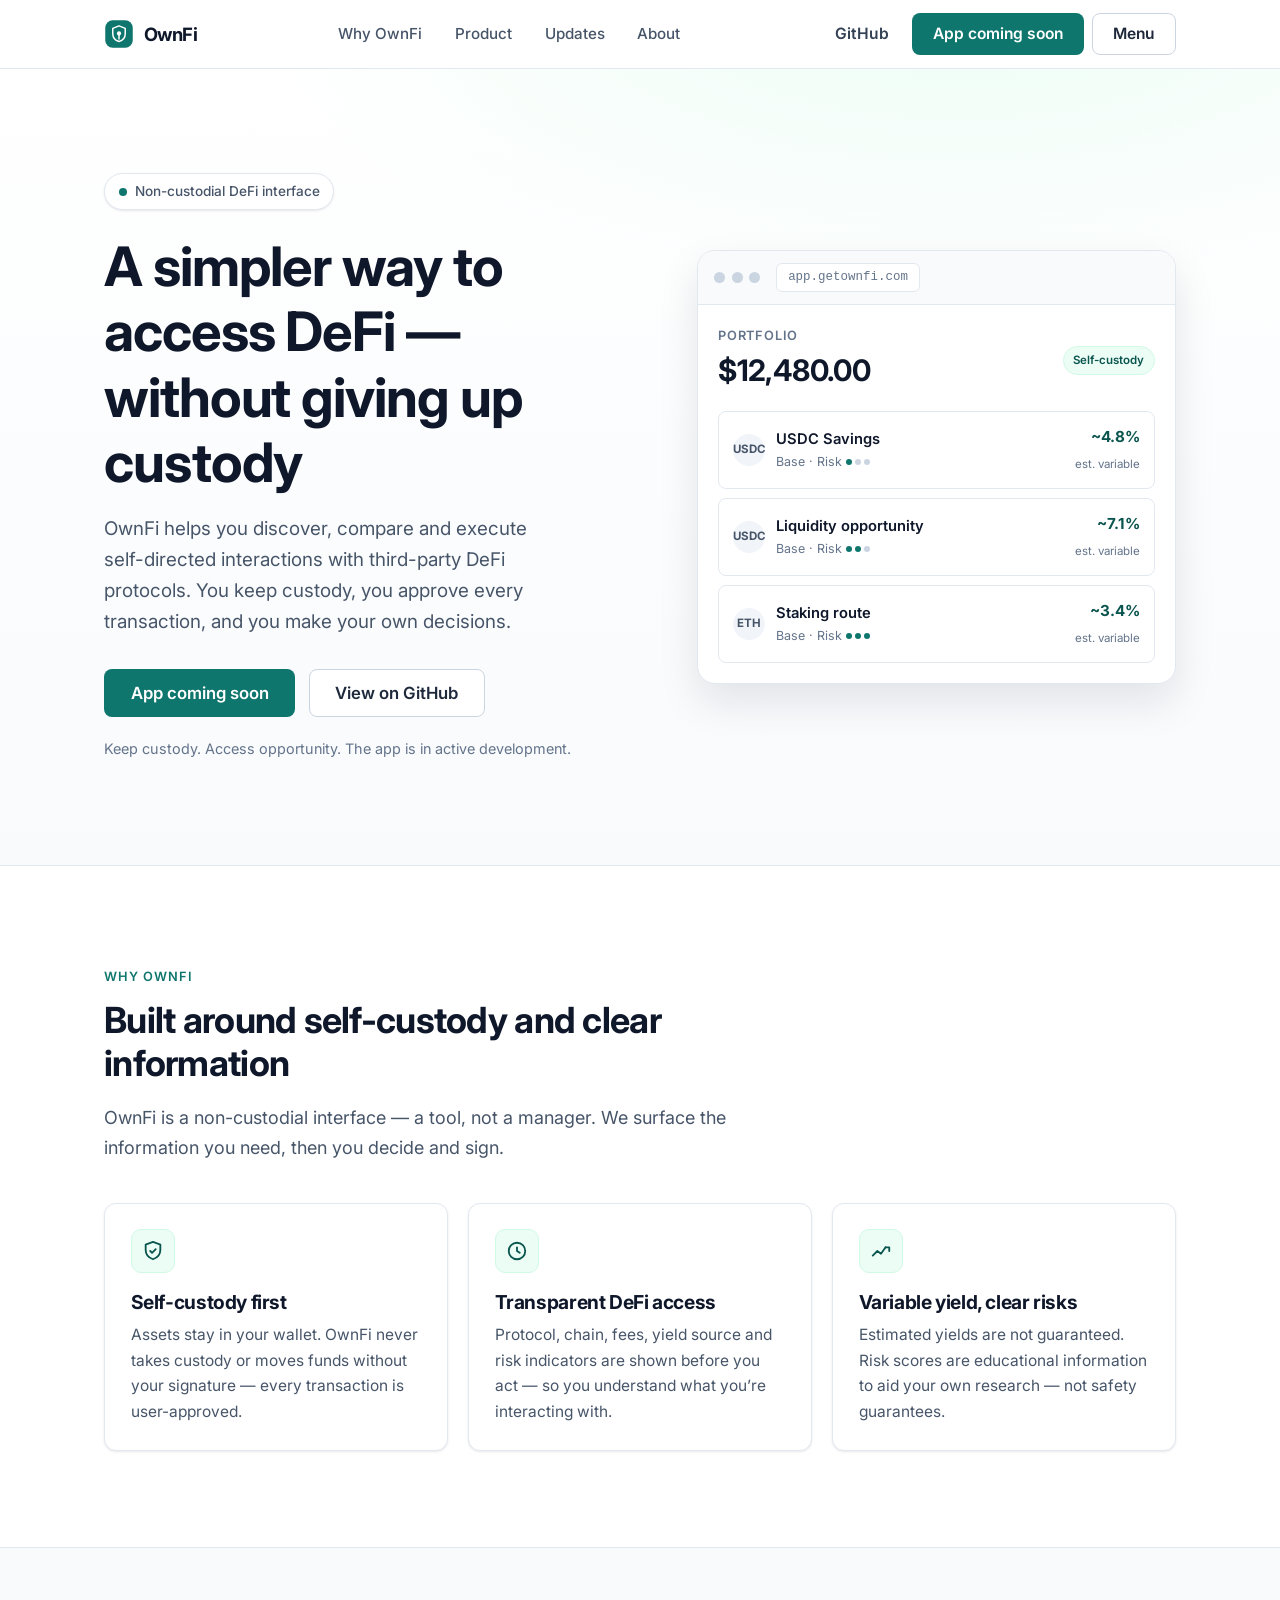
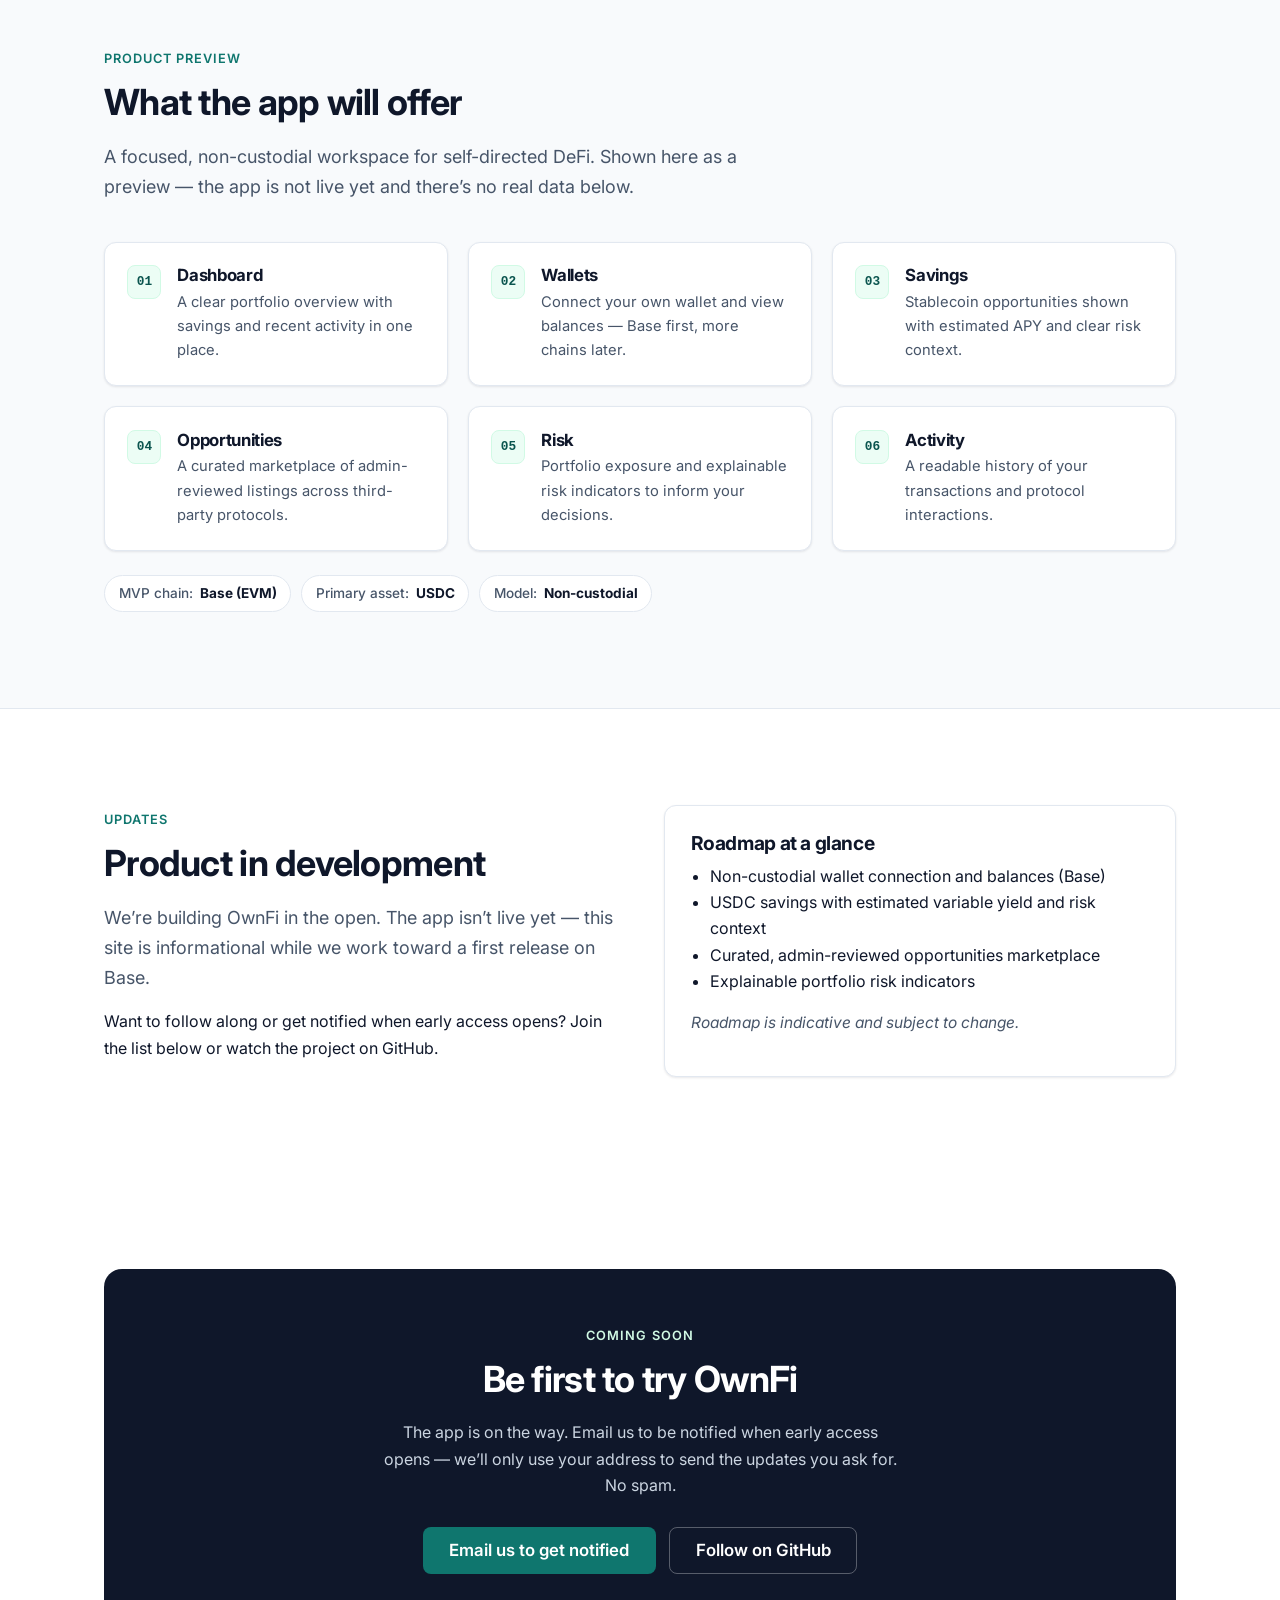
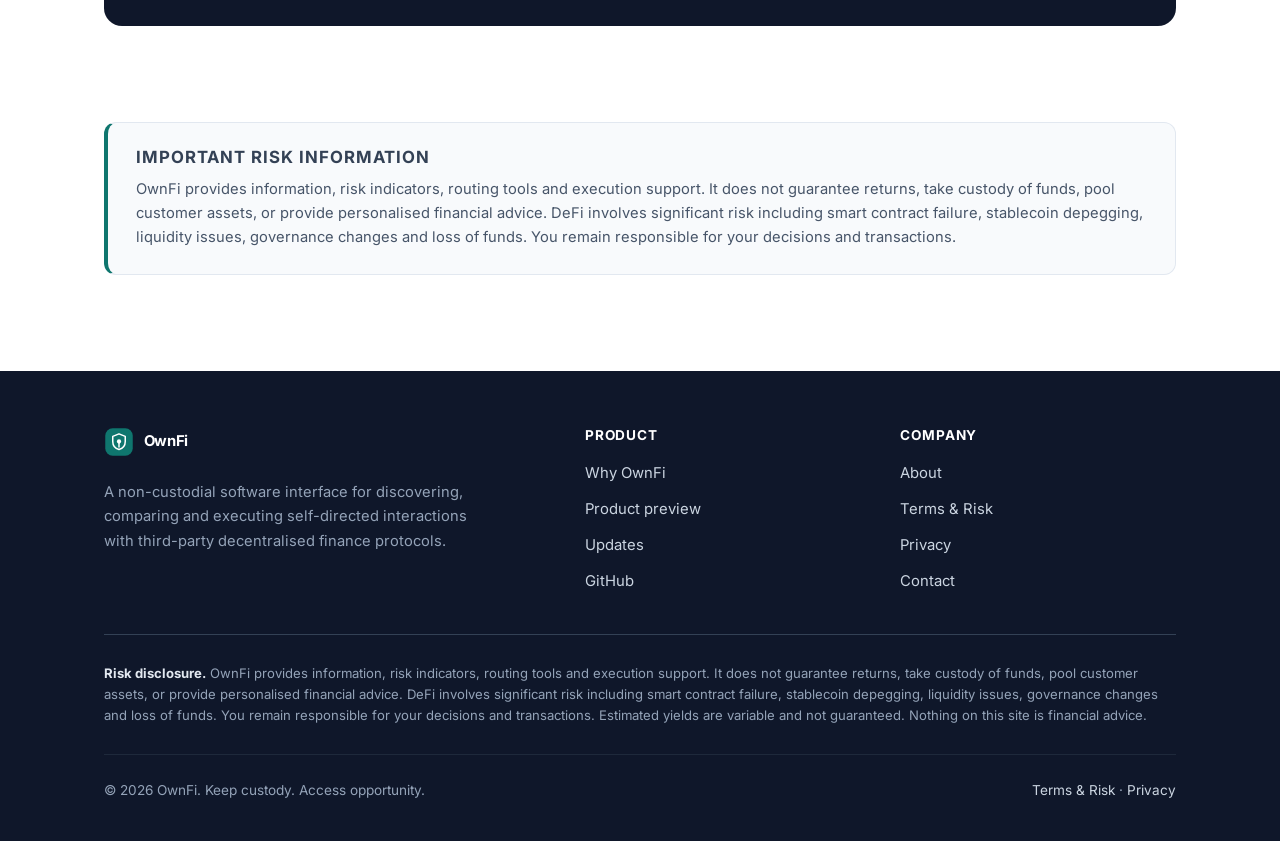
==== commit 4fcc37c1: "Use mailto links instead of a server-side signup form We have no mail server to send email from the " ====
--- a/index.html
+++ b/index.html
@@ -330,34 +330,20 @@
             <span class="eyebrow" style="color: var(--accent-100)">Coming soon</span>
             <h2 id="waitlist-title">Be first to try OwnFi</h2>
             <p>
-              The app is on the way. Leave your email and we’ll let you know when early access opens.
-              No spam — just product updates.
-            </p>
-
-            <!--
-              Placeholder form. To make this live, create a free Formspree form
-              and replace YOUR_FORM_ID below, or swap the whole form for the mailto button.
-            -->
-            <form
-              class="waitlist"
-              action="https://formspree.io/f/YOUR_FORM_ID"
-              method="POST"
-            >
-              <label class="visually-hidden" for="email">Email address</label>
-              <input
-                type="email"
-                id="email"
-                name="email"
-                placeholder="you@example.com"
-                autocomplete="email"
-                required
-              />
-              <button class="btn btn--primary" type="submit">Notify me</button>
-              <p class="form-note">
-                Prefer to follow along? Watch the project on
-                <a href="https://github.com/GetOwnFi" rel="noopener" style="color:#fff;">GitHub</a>.
-              </p>
-            </form>
+              The app is on the way. Email us to be notified when early access opens — we’ll only
+              use your address to send the updates you ask for. No spam.
+            </p>
+
+            <div class="hero__actions">
+              <a
+                class="btn btn--primary btn--lg"
+                href="mailto:hello@getownfi.com?subject=OwnFi%20early%20access"
+                >Email us to get notified</a
+              >
+              <a class="btn btn--secondary btn--lg" href="https://github.com/GetOwnFi" rel="noopener">
+                Follow on GitHub
+              </a>
+            </div>
           </div>
         </div>
       </section>
@@ -410,6 +396,7 @@
               <li><a href="about.html">About</a></li>
               <li><a href="terms.html">Terms &amp; Risk</a></li>
               <li><a href="privacy.html">Privacy</a></li>
+              <li><a href="mailto:hello@getownfi.com">Contact</a></li>
             </ul>
           </div>
         </div>
--- a/assets/css/styles.css
+++ b/assets/css/styles.css
@@ -707,43 +707,6 @@
   border-color: rgba(255, 255, 255, 0.5);
 }
 
-.waitlist {
-  display: flex;
-  flex-wrap: wrap;
-  gap: 0.6rem;
-  justify-content: center;
-  max-width: 460px;
-  margin: 1.75rem auto 0;
-}
-
-.waitlist input[type="email"] {
-  flex: 1 1 240px;
-  min-width: 0;
-  font-family: inherit;
-  font-size: 1rem;
-  padding: 0.8rem 1rem;
-  border-radius: var(--radius-sm);
-  border: 1px solid rgba(255, 255, 255, 0.25);
-  background: rgba(255, 255, 255, 0.06);
-  color: #fff;
-}
-
-.waitlist input[type="email"]::placeholder {
-  color: var(--slate-400);
-}
-
-.waitlist input[type="email"]:focus-visible {
-  outline-color: var(--accent-100);
-  background: rgba(255, 255, 255, 0.12);
-}
-
-.waitlist .form-note {
-  flex-basis: 100%;
-  font-size: 0.8rem;
-  color: var(--slate-400);
-  margin: 0.25rem 0 0;
-}
-
 /* ---------- Disclaimer ---------- */
 .disclaimer {
   border: 1px solid var(--border);
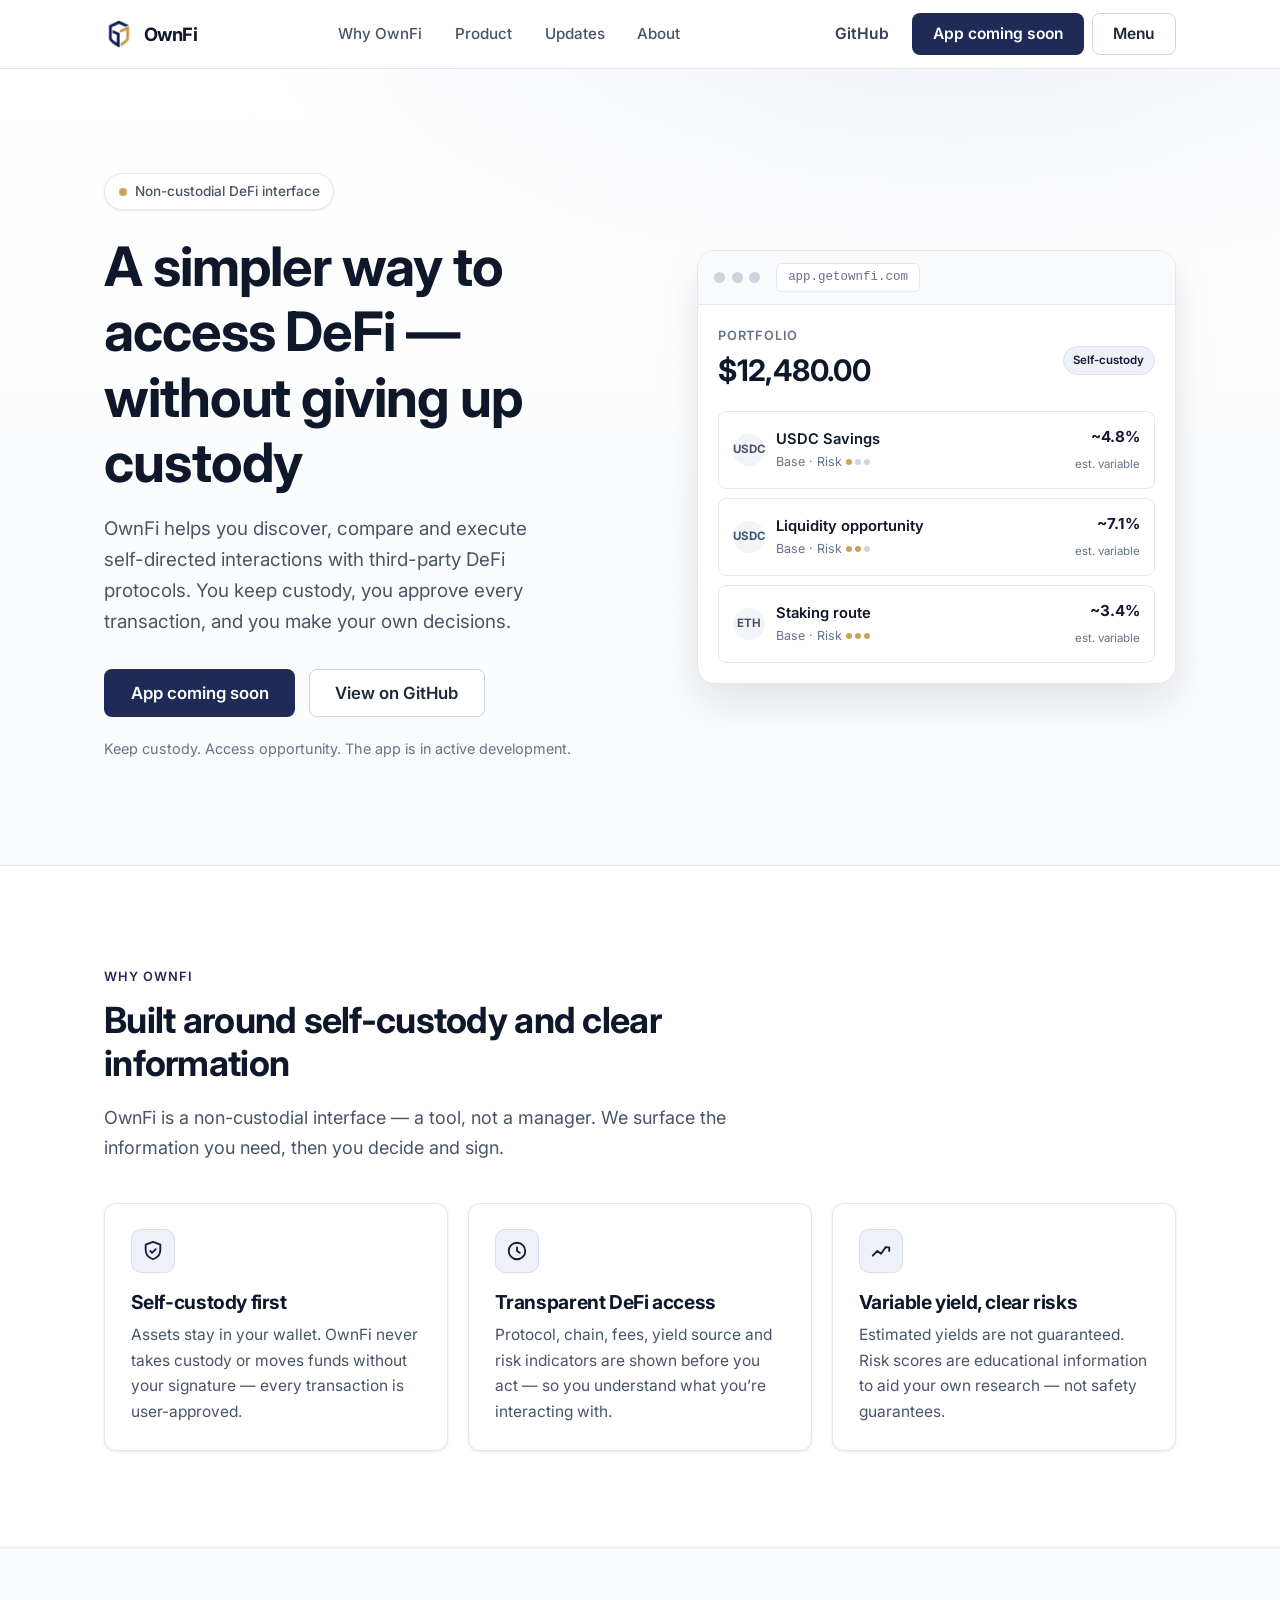
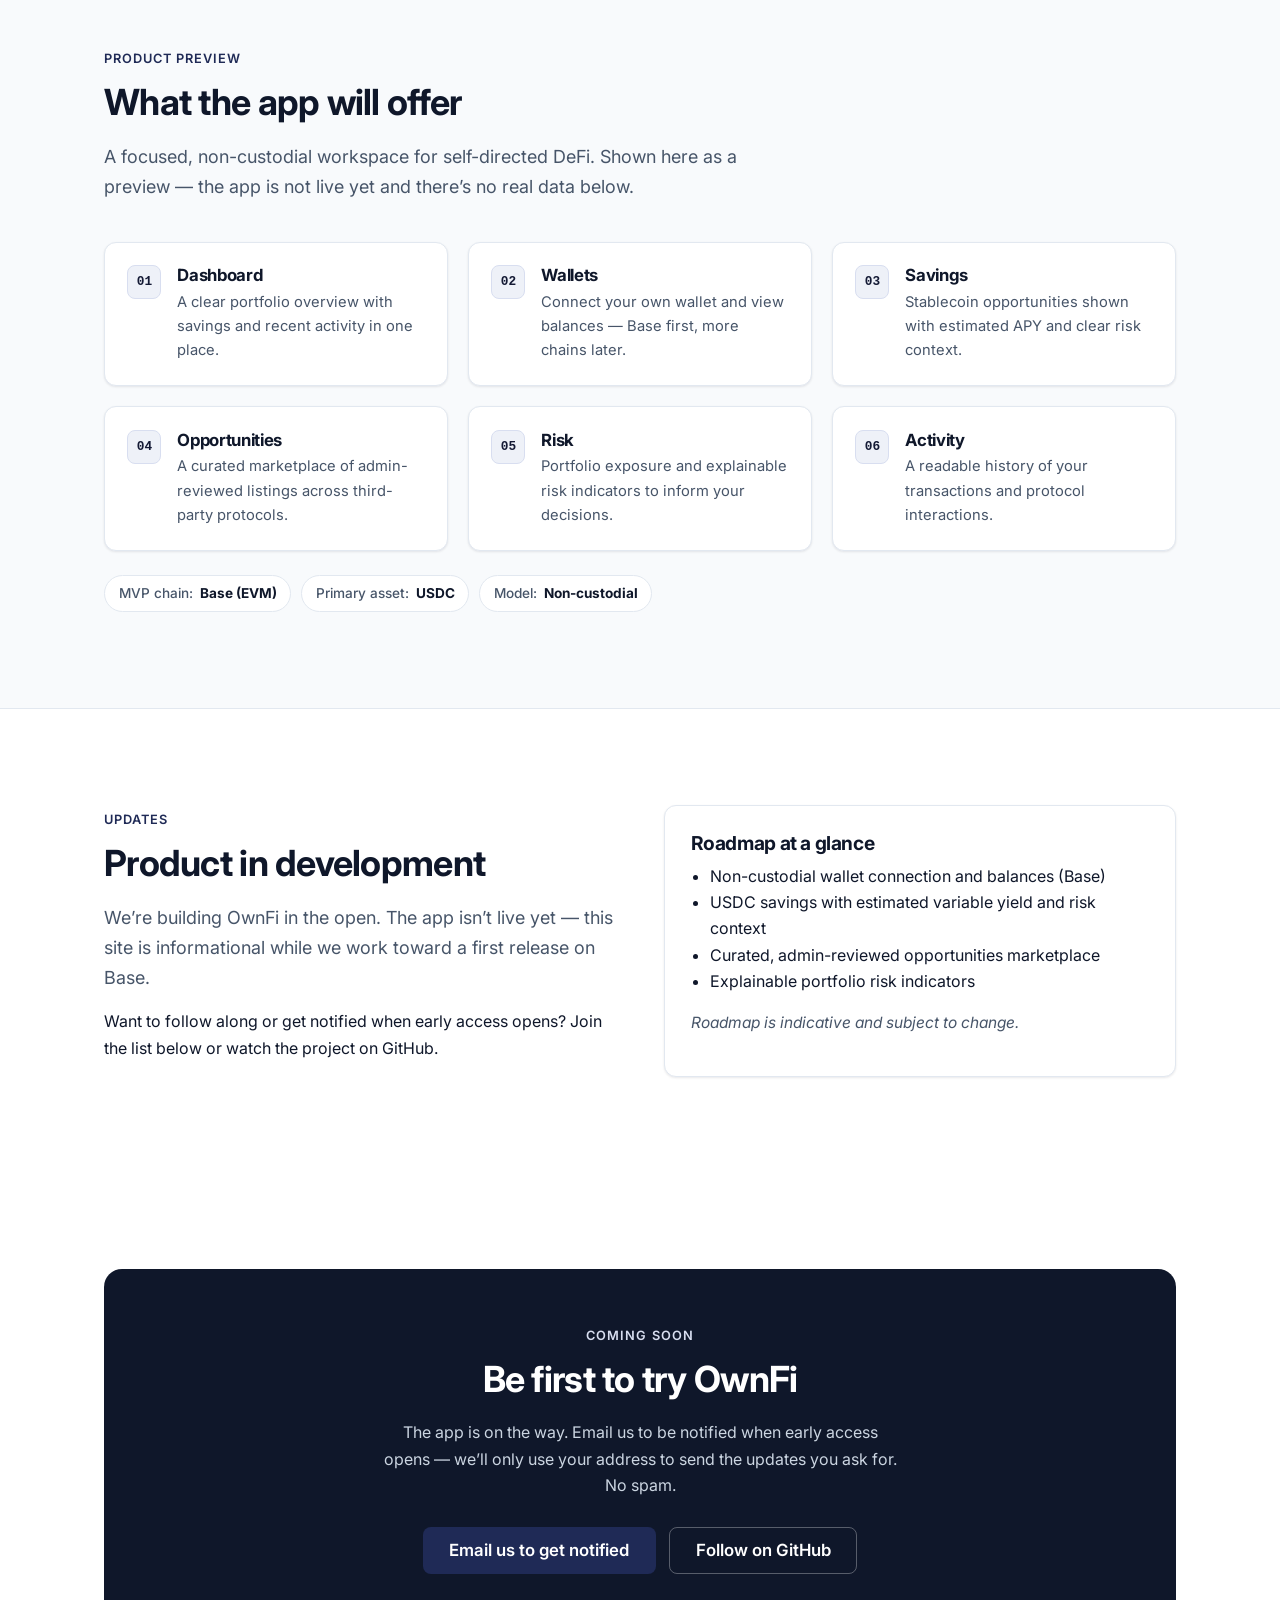
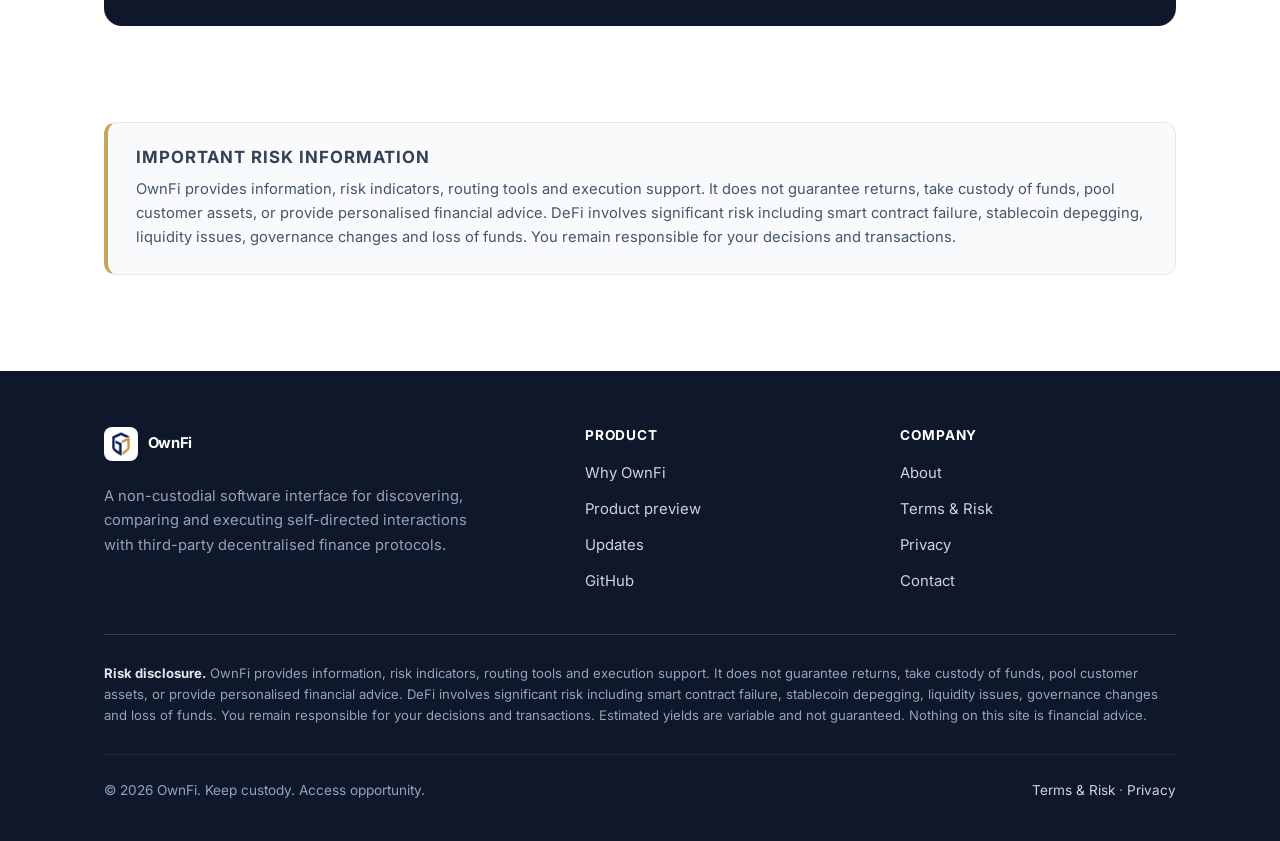
==== commit 35f79385: "Add brand logo and re-theme to indigo/gold Wire the OwnFi shield mark into the nav, footer, favicon," ====
--- a/index.html
+++ b/index.html
@@ -11,8 +11,9 @@
     <link rel="canonical" href="https://getownfi.com/" />
 
     <!-- Icons -->
-    <link rel="icon" href="favicon.svg" type="image/svg+xml" />
-    <link rel="apple-touch-icon" href="favicon.svg" />
+    <link rel="icon" type="image/png" href="favicon.png" />
+    <link rel="apple-touch-icon" href="apple-touch-icon.png" />
+    <meta name="theme-color" content="#1f2a56" />
 
     <!-- Open Graph / Twitter -->
     <meta property="og:type" content="website" />
@@ -23,14 +24,14 @@
       content="A simpler way to access DeFi — without giving up custody. A non-custodial interface for self-directed interactions with third-party DeFi protocols."
     />
     <meta property="og:url" content="https://getownfi.com/" />
-    <meta property="og:image" content="https://getownfi.com/assets/img/og.svg" />
+    <meta property="og:image" content="https://getownfi.com/assets/img/og.png" />
     <meta name="twitter:card" content="summary_large_image" />
     <meta name="twitter:title" content="OwnFi — Keep custody. Access opportunity." />
     <meta
       name="twitter:description"
       content="A simpler way to access DeFi — without giving up custody."
     />
-    <meta name="twitter:image" content="https://getownfi.com/assets/img/og.svg" />
+    <meta name="twitter:image" content="https://getownfi.com/assets/img/og.png" />
 
     <!-- Fonts -->
     <link rel="preconnect" href="https://fonts.googleapis.com" />
@@ -49,7 +50,7 @@
     <header class="site-header">
       <div class="container nav">
         <a class="brand" href="index.html" aria-label="OwnFi home">
-          <img class="brand__mark" src="assets/img/logo.svg" alt="" width="30" height="30" />
+          <img class="brand__mark" src="assets/img/logo-mark.png" alt="" width="30" height="30" />
           OwnFi
         </a>
 
@@ -371,7 +372,7 @@
         <div class="footer__grid">
           <div class="footer__col footer__brand-col">
             <a class="brand" href="index.html" aria-label="OwnFi home">
-              <img class="brand__mark" src="assets/img/logo.svg" alt="" width="30" height="30" />
+              <img class="brand__mark" src="assets/img/logo-mark.png" alt="" width="30" height="30" />
               OwnFi
             </a>
             <p class="footer__about">
--- a/assets/css/styles.css
+++ b/assets/css/styles.css
@@ -16,12 +16,17 @@
   --slate-800: #1e293b;
   --slate-900: #0f172a;
 
-  /* Accent (deep teal) */
-  --accent-50: #ecfdf5;
-  --accent-100: #d1fae5;
-  --accent-500: #0f766e;
-  --accent-600: #0d6a62;
-  --accent-700: #0b554f;
+  /* Brand accent (indigo) */
+  --accent-50: #eef1f8;
+  --accent-100: #d8def0;
+  --accent-500: #1f2a56;
+  --accent-600: #18213f;
+  --accent-700: #141a35;
+
+  /* Secondary accent (muted gold) — decorative use only */
+  --gold-100: #f3ead4;
+  --gold-400: #c6a55a;
+  --gold-600: #a9863f;
 
   /* Semantic tokens */
   --bg: #ffffff;
@@ -371,7 +376,7 @@
   width: 8px;
   height: 8px;
   border-radius: 50%;
-  background: var(--accent);
+  background: var(--gold-400);
   flex: none;
 }
 
@@ -555,7 +560,7 @@
 .risk-dots[data-level="1"] i:nth-child(-n + 1),
 .risk-dots[data-level="2"] i:nth-child(-n + 2),
 .risk-dots[data-level="3"] i:nth-child(-n + 3) {
-  background: var(--accent);
+  background: var(--gold-400);
 }
 
 /* ---------- Cards / grids ---------- */
@@ -710,7 +715,7 @@
 /* ---------- Disclaimer ---------- */
 .disclaimer {
   border: 1px solid var(--border);
-  border-left: 4px solid var(--accent);
+  border-left: 4px solid var(--gold-400);
   background: var(--bg-subtle);
   border-radius: var(--radius);
   padding: 1.5rem 1.75rem;
@@ -794,6 +799,15 @@
 
 .site-footer .brand {
   color: #fff;
+}
+
+/* Indigo mark needs a light tile to stay legible on the dark footer */
+.site-footer .brand__mark {
+  width: 34px;
+  height: 34px;
+  background: #fff;
+  border-radius: 8px;
+  padding: 4px;
 }
 
 .footer__about {
